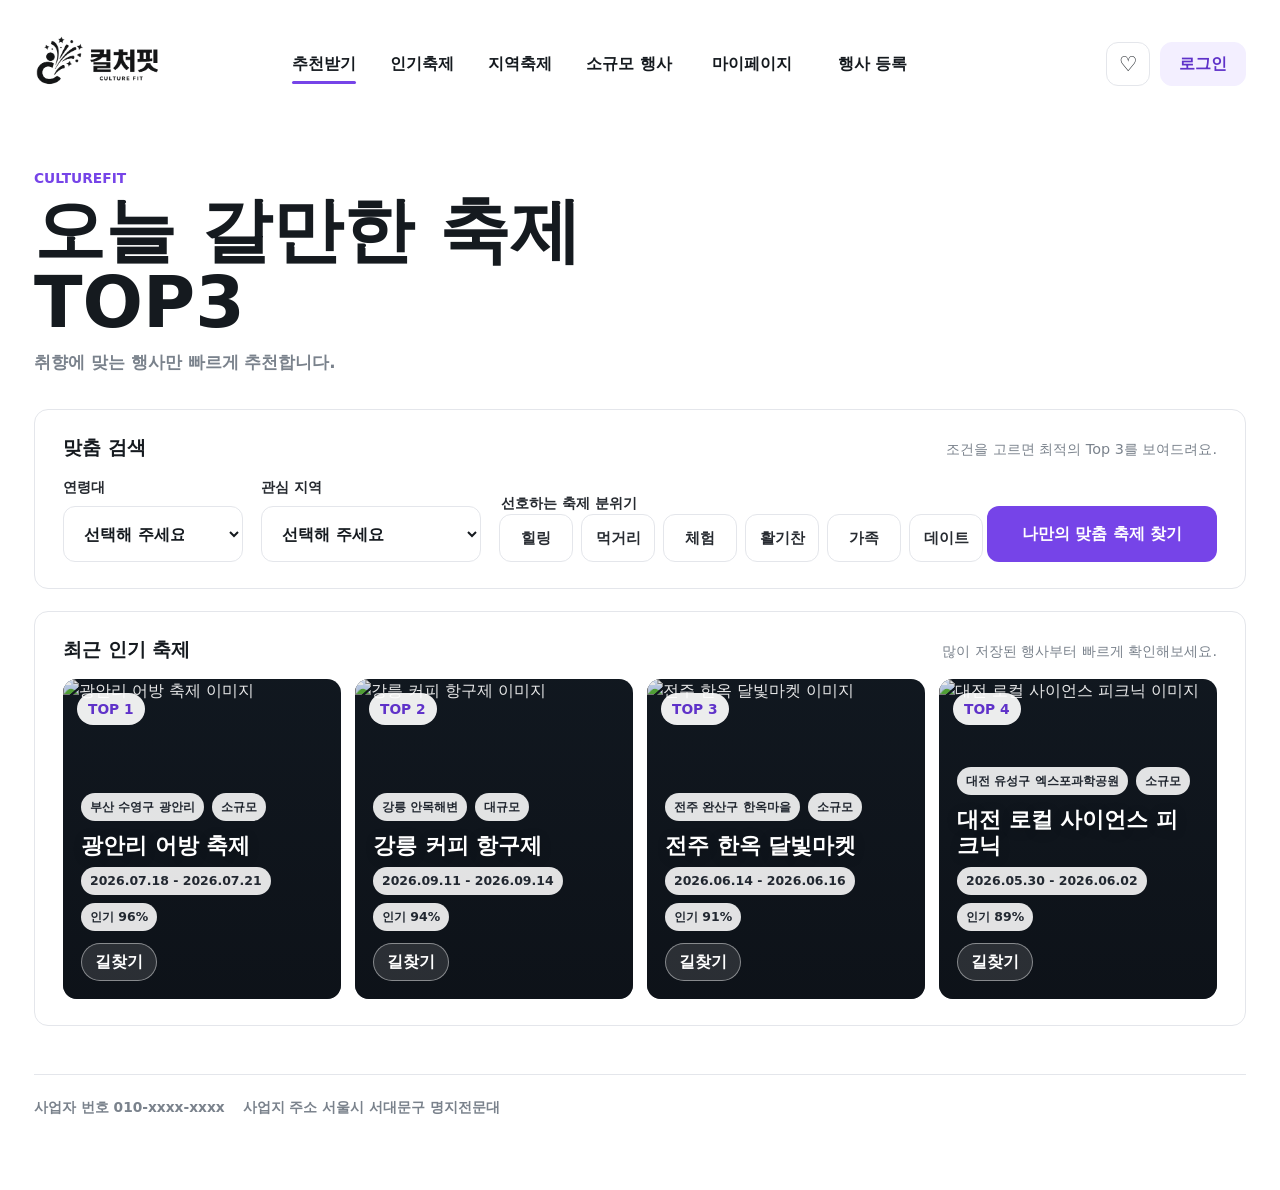
==== index.html @ 378d9bd8 "Add files via upload" ====
<!DOCTYPE html>
<html lang="ko">
<head>
  <meta charset="UTF-8">
  <meta name="viewport" content="width=device-width, initial-scale=1.0">
  <title>컬처핏 | 지역 축제 맞춤 추천</title>
  <link rel="stylesheet" href="style.css">
</head>
<body>
  <main class="app-shell">
    <header class="site-header" aria-label="컬처핏 서비스 헤더">
      <a class="brand-link" href="./index.html" aria-label="컬처핏 홈">
        <img class="brand-logo" src="resources/culturefit-logo.png" alt="컬처핏 로고">
      </a>
      <nav class="desktop-nav" aria-label="주요 메뉴">
        <a href="#surveyPanel">추천받기</a>
        <a href="#resultPanel">인기축제</a>
        <a href="#surveyPanel">지역축제</a>
        <a href="#surveyPanel">소규모 행사</a>
        <button class="nav-button" id="myPageNavButton" type="button">마이페이지</button>
        <button class="nav-button" id="eventRegisterNavButton" type="button">행사 등록</button>
      </nav>
      <div class="header-actions" aria-label="사용자 메뉴">
        <button class="icon-button" type="button" aria-label="관심 행사">♡</button>
        <button class="login-button" id="loginButton" type="button">로그인</button>
      </div>
    </header>

    <section class="intro-section" aria-labelledby="service-title">
      <p class="eyebrow">CultureFit</p>
      <h1 id="service-title">오늘 갈만한 축제 TOP3</h1>
      <p class="intro-copy">
        취향에 맞는 행사만 빠르게 추천합니다.
      </p>
    </section>

    <!-- 취향 조사: 추천을 시작하기 전 사용자 선호 조건을 수집하는 초기 폼입니다. -->
    <section class="survey-panel" id="surveyPanel" aria-labelledby="survey-title">
      <div class="section-heading">
        <h2 id="survey-title">맞춤 검색</h2>
        <p>조건을 고르면 최적의 Top 3를 보여드려요.</p>
      </div>

      <form id="preferenceForm" class="preference-form">
        <div class="form-field">
          <label for="ageGroup">연령대</label>
          <select id="ageGroup" name="ageGroup" required>
            <option value="">선택해 주세요</option>
            <option value="10대">10대</option>
            <option value="20대">20대</option>
            <option value="30대">30대</option>
            <option value="40대">40대</option>
            <option value="50대 이상">50대 이상</option>
          </select>
        </div>

        <div class="form-field">
          <label for="region">관심 지역</label>
          <select id="region" name="region" required>
            <option value="">선택해 주세요</option>
            <option value="경기">경기</option>
            <option value="서울">서울</option>
            <option value="부산">부산</option>
            <option value="대전">대전</option>
            <option value="전주">전주</option>
            <option value="제주">제주</option>
            <option value="강릉">강릉</option>
            <option value="전체">전체 지역</option>
          </select>
        </div>

        <fieldset class="form-field mood-field">
          <legend>선호하는 축제 분위기</legend>
          <div class="radio-grid">
            <label>
              <input type="radio" name="mood" value="힐링" required>
              <span>힐링</span>
            </label>
            <label>
              <input type="radio" name="mood" value="먹거리">
              <span>먹거리</span>
            </label>
            <label>
              <input type="radio" name="mood" value="체험">
              <span>체험</span>
            </label>
            <label>
              <input type="radio" name="mood" value="활기찬">
              <span>활기찬</span>
            </label>
            <label>
              <input type="radio" name="mood" value="가족과 함께">
              <span>가족</span>
            </label>
            <label>
              <input type="radio" name="mood" value="연인과 함께">
              <span>데이트</span>
            </label>
          </div>
        </fieldset>

        <button class="primary-button" type="submit">나만의 맞춤 축제 찾기</button>
      </form>
    </section>

    <!-- 최근 인기 축제: 추천 필터를 사용하기 전에도 탐색할 수 있도록 인기순 축제를 노출합니다. -->
    <section class="popular-panel" id="popularPanel" aria-labelledby="popular-title">
      <div class="section-heading">
        <h2 id="popular-title">최근 인기 축제</h2>
        <p>많이 저장된 행사부터 빠르게 확인해보세요.</p>
      </div>

      <div class="popular-list" id="popularList" aria-live="polite"></div>
    </section>

    <!-- 로그인: 백엔드 연결 없이 시연용 계정으로 인증 흐름을 확인합니다. -->
    <section class="auth-panel is-hidden" id="loginPanel" aria-labelledby="login-title">
      <div class="result-topbar">
        <div class="section-heading">
          <h2 id="login-title">로그인</h2>
          <p>일반 이용자 aaa / 111, 사업자 bbb / 222로 시연할 수 있어요.</p>
        </div>
        <button class="ghost-button auth-back-button" type="button">돌아가기</button>
      </div>

      <form class="auth-form" id="loginForm">
        <div class="form-field">
          <label for="loginId">아이디</label>
          <input id="loginId" name="loginId" type="text" placeholder="아이디" required>
        </div>
        <div class="form-field">
          <label for="loginPassword">비밀번호</label>
          <input id="loginPassword" name="loginPassword" type="password" placeholder="비밀번호" required>
        </div>
        <p class="form-message" id="loginMessage" aria-live="polite"></p>
        <button class="primary-button full-field" type="submit">로그인하기</button>
        <button class="ghost-button full-field" id="goSignupButton" type="button">회원가입</button>
      </form>
    </section>

    <!-- 회원가입: 일반 이용자와 사업자를 선택하고 공통 계정 정보를 입력합니다. -->
    <section class="auth-panel is-hidden" id="signupPanel" aria-labelledby="signup-title">
      <div class="result-topbar">
        <div class="section-heading">
          <h2 id="signup-title">회원가입</h2>
          <p>회원 유형을 선택하고 아이디와 비밀번호를 입력해 주세요.</p>
        </div>
        <button class="ghost-button auth-back-button" type="button">돌아가기</button>
      </div>

      <form class="auth-form" id="signupForm">
        <fieldset class="form-field full-field">
          <legend>회원 유형</legend>
          <div class="radio-grid account-type-grid">
            <label>
              <input type="radio" name="signupRole" value="user" checked>
              <span>일반 이용자</span>
            </label>
            <label>
              <input type="radio" name="signupRole" value="business">
              <span>사업자</span>
            </label>
          </div>
        </fieldset>
        <div class="form-field">
          <label for="signupId">아이디</label>
          <input id="signupId" name="signupId" type="text" placeholder="아이디" required>
        </div>
        <div class="form-field">
          <label for="signupPassword">비밀번호</label>
          <input id="signupPassword" name="signupPassword" type="password" placeholder="비밀번호" required>
        </div>
        <div class="form-field">
          <label for="signupPhone">전화번호 (선택)</label>
          <input id="signupPhone" name="signupPhone" type="tel" placeholder="010-0000-0000">
        </div>
        <div class="form-field">
          <label for="signupEmail">이메일 (선택)</label>
          <input id="signupEmail" name="signupEmail" type="email" placeholder="culturefit@example.com">
        </div>
        <p class="form-message" id="signupMessage" aria-live="polite"></p>
        <button class="primary-button full-field" type="submit">가입하기</button>
      </form>
    </section>

    <!-- 마이페이지: 로그인된 사용자 정보를 시연용으로 보여줍니다. -->
    <section class="mypage-panel is-hidden" id="myPagePanel" aria-labelledby="mypage-title">
      <div class="result-topbar">
        <div class="section-heading">
          <h2 id="mypage-title">마이페이지</h2>
          <p id="myPageSummary">로그인 정보를 확인할 수 있습니다.</p>
        </div>
        <button class="ghost-button auth-back-button" type="button">돌아가기</button>
      </div>

      <div class="mypage-card" id="myPageCard"></div>
    </section>

    <!-- 행사 등록: 행사 업체가 MVP 안에서 신규 행사를 같은 카드 구조로 등록할 수 있는 입력 창입니다. -->
    <section class="registration-panel is-hidden" id="registrationPanel" aria-labelledby="registration-title">
      <div class="result-topbar">
        <div class="section-heading">
          <h2 id="registration-title">행사 등록</h2>
          <p>입력한 행사는 같은 행사 배열에 추가되어 카드로 표시됩니다.</p>
        </div>
        <button class="ghost-button" id="registrationBackButton" type="button">돌아가기</button>
      </div>

      <form class="registration-form" id="registrationForm">
        <div class="form-field">
          <label for="businessName">업체명</label>
          <input id="businessName" name="businessName" type="text" placeholder="예: 컬처기획" required>
        </div>
        <div class="form-field">
          <label for="eventTitle">행사명</label>
          <input id="eventTitle" name="eventTitle" type="text" placeholder="예: 동네 공방 마켓" required>
        </div>
        <div class="form-field">
          <label for="eventLocation">행사 위치</label>
          <input id="eventLocation" name="eventLocation" type="text" placeholder="예: 서울 성수동" required>
        </div>
        <div class="form-field">
          <label for="eventDate">행사 일정</label>
          <input id="eventDate" name="eventDate" type="text" placeholder="예: 2026.07.01 - 2026.07.03" required>
        </div>
        <div class="form-field">
          <label for="eventScale">행사 규모</label>
          <select id="eventScale" name="eventScale" required>
            <option value="소규모">소규모</option>
            <option value="대규모">대규모</option>
          </select>
        </div>
        <div class="form-field">
          <label for="eventCategory">대표 분위기</label>
          <select id="eventCategory" name="eventCategory" required>
            <option value="힐링">힐링</option>
            <option value="먹거리">먹거리</option>
            <option value="체험">체험</option>
            <option value="활기찬">활기찬</option>
            <option value="가족과 함께">가족과 함께</option>
            <option value="연인과 함께">연인과 함께</option>
          </select>
        </div>
        <div class="form-field full-field">
          <label for="eventTransportation">교통편 정보</label>
          <textarea id="eventTransportation" name="eventTransportation" rows="3" placeholder="주차장 여부, 가까운 역, 셔틀 운영 여부를 입력해 주세요." required></textarea>
        </div>
        <div class="form-field full-field">
          <label for="eventFacilities">주변 상권 정보</label>
          <textarea id="eventFacilities" name="eventFacilities" rows="3" placeholder="먹거리, 플리마켓, 주변 상권 정보를 입력해 주세요." required></textarea>
        </div>
        <div class="form-field">
          <label for="eventImage">이미지 URL</label>
          <input id="eventImage" name="eventImage" type="url" placeholder="비워두면 기본 이미지 사용">
        </div>
        <div class="form-field">
          <label for="representativeName">대표자 이름</label>
          <input id="representativeName" name="representativeName" type="text" placeholder="예: 김컬처" required>
        </div>
        <div class="form-field">
          <label for="representativePhone">대표자 번호</label>
          <input id="representativePhone" name="representativePhone" type="tel" placeholder="예: 010-1234-5678" required>
        </div>
        <button class="primary-button full-field" type="submit">행사 등록하기</button>
      </form>
    </section>

    <!-- 등록된 행사: 업체가 등록한 신규 행사를 기존 행사 카드와 같은 구조로 보여줍니다. -->
    <section class="registered-panel is-hidden" id="registeredPanel" aria-labelledby="registered-title">
      <div class="section-heading">
        <h2 id="registered-title">등록된 행사</h2>
        <p>방금 등록한 행사는 추천 데이터에도 함께 반영됩니다.</p>
      </div>
      <div class="card-list" id="registeredList" aria-live="polite"></div>
    </section>

    <!-- 추천 결과: 폼 제출 후 JavaScript가 Top 3 카드만 동적으로 렌더링합니다. -->
    <section class="result-panel is-hidden" id="resultPanel" aria-labelledby="result-title">
      <div class="result-topbar">
        <div class="section-heading">
          <h2 id="result-title">추천 축제 Top 3</h2>
          <p id="resultSummary">정보 과부하 없이 딱 3개만 보여드릴게요.</p>
        </div>
        <button class="ghost-button" id="retryButton" type="button">다시 찾기</button>
      </div>

      <div class="card-list" id="festivalList" aria-live="polite"></div>
    </section>

    <footer class="site-footer">
      <p>사업자 번호 010-xxxx-xxxx</p>
      <p>사업지 주소 서울시 서대문구 명지전문대</p>
    </footer>
  </main>

  <!-- 상세 모달: 축제 카드를 누르면 배경을 어둡게 처리하고 상세 정보를 중앙에 보여줍니다. -->
  <div class="modal-overlay is-hidden" id="festivalModal" role="dialog" aria-modal="true" aria-labelledby="modalTitle">
    <article class="modal-card" id="modalContent"></article>
  </div>

  <script src="script.js"></script>
</body>
</html>
---- style.css ----
:root {
  --bg: #ffffff;
  --surface: #ffffff;
  --surface-soft: #f7f9fb;
  --text: #151a1f;
  --muted: #7a828c;
  --line: #e4e6eb;
  --primary: #7644e8;
  --primary-dark: #5f32c9;
  --accent: #f05a3c;
  --accent-soft: #fff0eb;
  --focus: #f0b429;
  --shadow: 0 16px 36px rgba(21, 26, 31, 0.07);
}

* {
  box-sizing: border-box;
}

body {
  margin: 0;
  background: var(--bg);
  color: var(--text);
  font-family: "Pretendard", "Apple SD Gothic Neo", "Noto Sans KR", system-ui, sans-serif;
  line-height: 1.5;
}

body.modal-open {
  overflow: hidden;
}

button,
select,
input,
textarea {
  font: inherit;
}

button {
  cursor: pointer;
}

.app-shell {
  width: min(100%, 1420px);
  margin: 0 auto;
  padding: 22px 24px 56px;
}

.site-header {
  display: grid;
  grid-template-columns: auto 1fr auto;
  align-items: center;
  gap: 28px;
  min-height: 82px;
  padding: 4px 0 18px;
}

.brand-link {
  display: inline-flex;
  align-items: center;
  min-width: 0;
  text-decoration: none;
}

.brand-logo {
  display: block;
  width: min(230px, 54vw);
  height: 64px;
  object-fit: contain;
  object-position: left center;
}

.desktop-nav {
  display: none;
  align-items: center;
  gap: 34px;
  min-width: 0;
}

.desktop-nav a,
.nav-button {
  position: relative;
  border: 0;
  background: transparent;
  color: var(--text);
  font-size: 1rem;
  font-weight: 800;
  text-decoration: none;
  white-space: nowrap;
}

.desktop-nav a:first-child::after {
  position: absolute;
  right: 0;
  bottom: -8px;
  left: 0;
  height: 3px;
  border-radius: 999px;
  background: var(--primary);
  content: "";
}

.header-actions {
  display: flex;
  align-items: center;
  justify-content: flex-end;
  gap: 10px;
}

.icon-button,
.login-button {
  min-height: 44px;
  border: 1px solid var(--line);
  border-radius: 12px;
  background: #fff;
  color: var(--text);
  font-weight: 800;
}

.icon-button {
  width: 44px;
  font-size: 1.3rem;
  line-height: 1;
}

.login-button {
  display: inline-flex;
  align-items: center;
  justify-content: center;
  padding: 0 18px;
  background: #f3efff;
  border-color: #f3efff;
  color: var(--primary-dark);
}

.intro-section {
  padding: 42px 0 28px;
}

.eyebrow {
  margin: 0 0 6px;
  color: var(--primary);
  font-size: 0.86rem;
  font-weight: 800;
  letter-spacing: 0;
  text-transform: uppercase;
}

h1,
h2,
h3,
p {
  margin-top: 0;
}

h1 {
  max-width: 680px;
  margin-bottom: 10px;
  font-size: clamp(2.1rem, 7vw, 4.45rem);
  line-height: 1.02;
  letter-spacing: 0;
}

.intro-copy {
  max-width: 620px;
  margin-bottom: 0;
  color: var(--muted);
  font-size: 1.05rem;
  font-weight: 700;
}

.survey-panel,
.popular-panel,
.auth-panel,
.mypage-panel,
.registration-panel,
.registered-panel,
.result-panel {
  background: var(--surface);
  border: 1px solid var(--line);
  border-radius: 14px;
  box-shadow: none;
  padding: 18px;
}

.popular-panel,
.registered-panel {
  margin-top: 22px;
}

.section-heading {
  margin-bottom: 14px;
}

.section-heading h2 {
  margin-bottom: 4px;
  font-size: 1.18rem;
  line-height: 1.2;
}

.section-heading p {
  margin-bottom: 0;
  color: var(--muted);
  font-size: 0.9rem;
}

.preference-form {
  display: grid;
  gap: 12px;
}

.registration-form {
  display: grid;
  gap: 14px;
}

.auth-form {
  display: grid;
  gap: 14px;
}

.form-message {
  grid-column: 1 / -1;
  min-height: 22px;
  margin: 0;
  color: var(--accent);
  font-size: 0.9rem;
  font-weight: 800;
}

.form-message.success {
  color: var(--primary-dark);
}

.account-type-grid {
  grid-template-columns: repeat(2, minmax(0, 1fr));
}

.mypage-card {
  display: grid;
  gap: 12px;
  padding: 18px;
  border: 1px solid var(--line);
  border-radius: 14px;
  background: #fff;
}

.mypage-row {
  display: flex;
  flex-wrap: wrap;
  justify-content: space-between;
  gap: 8px;
  color: var(--muted);
  font-weight: 800;
}

.mypage-row strong {
  color: var(--text);
}

.form-field {
  display: grid;
  gap: 8px;
  margin: 0;
  padding: 0;
  border: 0;
}

.form-field label,
.form-field legend {
  color: #272b31;
  font-size: 0.9rem;
  font-weight: 800;
}

select,
input,
textarea {
  width: 100%;
  border: 1px solid var(--line);
  border-radius: 12px;
  background: #fff;
  color: var(--text);
  font-weight: 800;
}

select,
input {
  min-height: 56px;
  padding: 0 42px 0 16px;
}

textarea {
  min-height: 110px;
  padding: 14px 16px;
  resize: vertical;
}

input::placeholder,
textarea::placeholder {
  color: #a7afb8;
}

select:focus,
input:focus,
textarea:focus,
button:focus-visible,
input:focus-visible + span {
  outline: 3px solid rgba(240, 180, 41, 0.45);
  outline-offset: 2px;
}

.radio-grid {
  display: grid;
  grid-template-columns: repeat(2, minmax(0, 1fr));
  gap: 10px;
}

.radio-grid label {
  display: block;
}

.radio-grid input {
  position: absolute;
  opacity: 0;
  pointer-events: none;
}

.radio-grid span {
  display: flex;
  align-items: center;
  justify-content: center;
  min-height: 48px;
  padding: 8px 10px;
  border: 1px solid var(--line);
  border-radius: 12px;
  background: #fff;
  color: #272b31;
  font-size: 0.92rem;
  font-weight: 800;
  text-align: center;
}

.radio-grid input:checked + span {
  border-color: var(--primary);
  background: #f5f1ff;
  color: var(--primary-dark);
}

.primary-button,
.ghost-button,
.action-button {
  min-height: 56px;
  border: 0;
  border-radius: 12px;
  font-weight: 900;
}

.primary-button {
  width: 100%;
  background: var(--primary);
  color: #fff;
}

.full-field {
  grid-column: 1 / -1;
}

.primary-button:hover {
  background: var(--primary-dark);
}

.ghost-button {
  padding: 0 14px;
  border: 1px solid var(--line);
  background: var(--surface);
  color: var(--primary-dark);
}

.is-hidden {
  display: none;
}

.result-topbar {
  display: grid;
  gap: 12px;
  margin-bottom: 16px;
}

.card-list {
  display: grid;
  gap: 16px;
}

.popular-list {
  display: grid;
  gap: 14px;
}

.popular-card {
  position: relative;
  overflow: hidden;
  min-height: 260px;
  border-radius: 14px;
  background: #111820;
  color: #fff;
  cursor: pointer;
}

.popular-card img {
  position: absolute;
  inset: 0;
  width: 100%;
  height: 100%;
  object-fit: cover;
}

.popular-card::after {
  position: absolute;
  inset: 0;
  background: linear-gradient(180deg, rgba(12, 16, 22, 0.08), rgba(12, 16, 22, 0.72));
  content: "";
}

.popular-content {
  position: relative;
  z-index: 1;
  display: flex;
  min-height: 260px;
  flex-direction: column;
  justify-content: flex-end;
  padding: 18px;
}

.rank-badge {
  position: absolute;
  top: 14px;
  left: 14px;
  z-index: 1;
  display: inline-flex;
  align-items: center;
  min-height: 32px;
  padding: 0 11px;
  border-radius: 999px;
  background: rgba(255, 255, 255, 0.92);
  color: var(--primary-dark);
  font-size: 0.86rem;
  font-weight: 900;
}

.popular-title {
  margin-bottom: 8px;
  font-size: 1.35rem;
  line-height: 1.2;
  text-shadow: 0 2px 12px rgba(0, 0, 0, 0.22);
}

.popular-meta {
  display: flex;
  flex-wrap: wrap;
  gap: 8px;
  margin-bottom: 12px;
}

.popular-chip {
  display: inline-flex;
  align-items: center;
  min-height: 28px;
  padding: 4px 9px;
  border-radius: 999px;
  background: rgba(255, 255, 255, 0.88);
  color: #222831;
  font-size: 0.78rem;
  font-weight: 900;
}

.popular-link {
  align-self: flex-start;
  min-height: 38px;
  padding: 0 13px;
  border: 1px solid rgba(255, 255, 255, 0.44);
  border-radius: 999px;
  background: rgba(255, 255, 255, 0.12);
  color: #fff;
  font-weight: 900;
}

.festival-card {
  overflow: hidden;
  border: 1px solid var(--line);
  border-radius: 14px;
  background: var(--surface);
  box-shadow: 0 12px 32px rgba(21, 26, 31, 0.06);
  cursor: pointer;
}

.festival-image-wrap {
  position: relative;
  aspect-ratio: 16 / 10;
  background: var(--surface-soft);
}

.festival-image {
  width: 100%;
  height: 100%;
  display: block;
  object-fit: cover;
}

.scale-badge {
  position: absolute;
  left: 12px;
  top: 12px;
  padding: 7px 10px;
  border-radius: 999px;
  background: var(--accent);
  color: #fff;
  font-size: 0.8rem;
  font-weight: 900;
  box-shadow: 0 8px 20px rgba(0, 0, 0, 0.16);
}

.festival-content {
  padding: 16px;
}

.festival-meta {
  display: flex;
  flex-wrap: wrap;
  gap: 8px;
  margin-bottom: 10px;
}

.pill {
  display: inline-flex;
  align-items: center;
  min-height: 28px;
  padding: 4px 9px;
  border-radius: 999px;
  background: #f6f8fa;
  color: #415045;
  font-size: 0.78rem;
  font-weight: 800;
}

.festival-title {
  margin-bottom: 8px;
  font-size: 1.18rem;
  line-height: 1.25;
}

.festival-date {
  margin-bottom: 14px;
  color: var(--muted);
  font-size: 0.94rem;
  font-weight: 700;
}

.info-stack {
  display: grid;
  gap: 8px;
  margin-bottom: 14px;
}

.info-toggle {
  border: 1px solid var(--line);
  border-radius: 8px;
  background: #fff;
}

.info-toggle summary {
  display: flex;
  align-items: center;
  justify-content: space-between;
  min-height: 44px;
  padding: 0 12px;
  color: #26362b;
  font-weight: 900;
  list-style: none;
  cursor: pointer;
}

.info-toggle summary::-webkit-details-marker {
  display: none;
}

.info-toggle summary::after {
  content: "+";
  color: var(--primary);
  font-size: 1.25rem;
  line-height: 1;
}

.info-toggle[open] summary::after {
  content: "-";
}

.info-toggle p {
  margin: 0;
  padding: 0 12px 12px;
  color: var(--muted);
  font-size: 0.92rem;
}

.card-actions {
  display: grid;
  grid-template-columns: repeat(2, minmax(0, 1fr));
  gap: 10px;
}

.action-button {
  border: 1px solid var(--line);
  background: #fff;
  color: #26362b;
}

.action-button.map {
  border-color: rgba(22, 114, 90, 0.28);
  background: var(--primary);
  color: #fff;
}

.action-button.is-saved {
  border-color: rgba(240, 90, 60, 0.24);
  background: var(--accent-soft);
  color: #b63d27;
}

.modal-overlay {
  position: fixed;
  inset: 0;
  z-index: 100;
  display: grid;
  place-items: center;
  padding: 18px;
  background: rgba(12, 16, 22, 0.62);
}

.modal-overlay.is-hidden {
  display: none;
}

.modal-card {
  width: min(100%, 820px);
  max-height: min(88vh, 860px);
  overflow: auto;
  border-radius: 18px;
  background: #fff;
  box-shadow: 0 28px 80px rgba(0, 0, 0, 0.28);
}

.modal-image-wrap {
  position: relative;
  aspect-ratio: 16 / 8;
  min-height: 220px;
  background: var(--surface-soft);
}

.modal-image-wrap img {
  display: block;
  width: 100%;
  height: 100%;
  object-fit: cover;
}

.modal-close {
  position: absolute;
  top: 14px;
  right: 14px;
  width: 42px;
  min-height: 42px;
  border: 0;
  border-radius: 999px;
  background: rgba(255, 255, 255, 0.94);
  color: var(--text);
  font-size: 1.4rem;
  font-weight: 900;
  line-height: 1;
}

.modal-body {
  padding: 24px;
}

.modal-kicker {
  display: flex;
  flex-wrap: wrap;
  gap: 8px;
  margin-bottom: 12px;
}

.modal-title {
  margin-bottom: 10px;
  font-size: clamp(1.7rem, 5vw, 2.5rem);
  line-height: 1.15;
}

.modal-date {
  margin-bottom: 22px;
  color: var(--muted);
  font-size: 1rem;
  font-weight: 800;
}

.modal-detail-grid {
  display: grid;
  gap: 12px;
}

.modal-detail {
  padding: 16px;
  border: 1px solid var(--line);
  border-radius: 14px;
  background: #fff;
}

.modal-detail strong {
  display: block;
  margin-bottom: 6px;
  color: var(--text);
  font-size: 0.92rem;
}

.modal-detail p {
  margin: 0;
  color: var(--muted);
  font-size: 0.95rem;
}

.modal-actions {
  display: grid;
  grid-template-columns: repeat(2, minmax(0, 1fr));
  gap: 10px;
  margin-top: 18px;
}

.site-footer {
  display: flex;
  flex-wrap: wrap;
  gap: 8px 18px;
  margin-top: 48px;
  padding-top: 22px;
  border-top: 1px solid var(--line);
  color: var(--muted);
  font-size: 0.86rem;
  font-weight: 700;
}

.site-footer p {
  margin: 0;
}

@media (min-width: 720px) {
  .app-shell {
    padding: 28px 34px 72px;
  }

  .intro-section {
    padding-top: 48px;
    padding-bottom: 34px;
  }

  .survey-panel,
  .popular-panel,
  .auth-panel,
  .mypage-panel,
  .registration-panel,
  .registered-panel,
  .result-panel {
    padding: 24px;
  }

  .preference-form,
  .auth-form,
  .registration-form {
    grid-template-columns: repeat(2, minmax(0, 1fr));
    align-items: end;
  }

  .mood-field {
    grid-column: 1 / -1;
  }

  .radio-grid {
    grid-template-columns: repeat(3, minmax(0, 1fr));
  }

  .primary-button {
    grid-column: 1 / -1;
  }

  .result-topbar {
    grid-template-columns: 1fr auto;
    align-items: start;
  }

  .card-list {
    grid-template-columns: repeat(3, minmax(0, 1fr));
  }

  .popular-list {
    grid-template-columns: repeat(2, minmax(0, 1fr));
  }

  .festival-card {
    display: flex;
    min-width: 0;
    flex-direction: column;
  }

  .festival-content {
    display: flex;
    flex: 1;
    flex-direction: column;
  }

  .info-stack {
    margin-top: auto;
  }

  .modal-detail-grid {
    grid-template-columns: repeat(2, minmax(0, 1fr));
  }
}

@media (min-width: 960px) {
  .desktop-nav {
    display: flex;
  }

  .intro-section {
    padding-top: 54px;
  }

  .survey-panel {
    padding: 26px 28px;
  }

  .popular-panel,
  .auth-panel,
  .mypage-panel,
  .registration-panel,
  .registered-panel {
    padding: 26px 28px;
  }

  .preference-form {
    grid-template-columns: 180px 220px minmax(360px, 1fr) 230px;
    gap: 18px;
  }

  .mood-field,
  .primary-button {
    grid-column: auto;
  }

  .radio-grid {
    grid-template-columns: repeat(6, minmax(74px, 1fr));
    gap: 8px;
  }

  .section-heading {
    display: flex;
    align-items: baseline;
    justify-content: space-between;
    gap: 20px;
  }

  .section-heading p {
    text-align: right;
  }

  .popular-list {
    grid-template-columns: repeat(4, minmax(0, 1fr));
  }

  .popular-card {
    min-height: 320px;
  }

  .popular-content {
    min-height: 320px;
  }
}

@media (max-width: 520px) {
  .app-shell {
    padding-right: 18px;
    padding-left: 18px;
  }

  .site-header {
    grid-template-columns: 1fr auto;
    gap: 12px;
  }

  .brand-logo {
    width: min(210px, 62vw);
    height: 58px;
  }

  .intro-section {
    padding-top: 30px;
  }
}
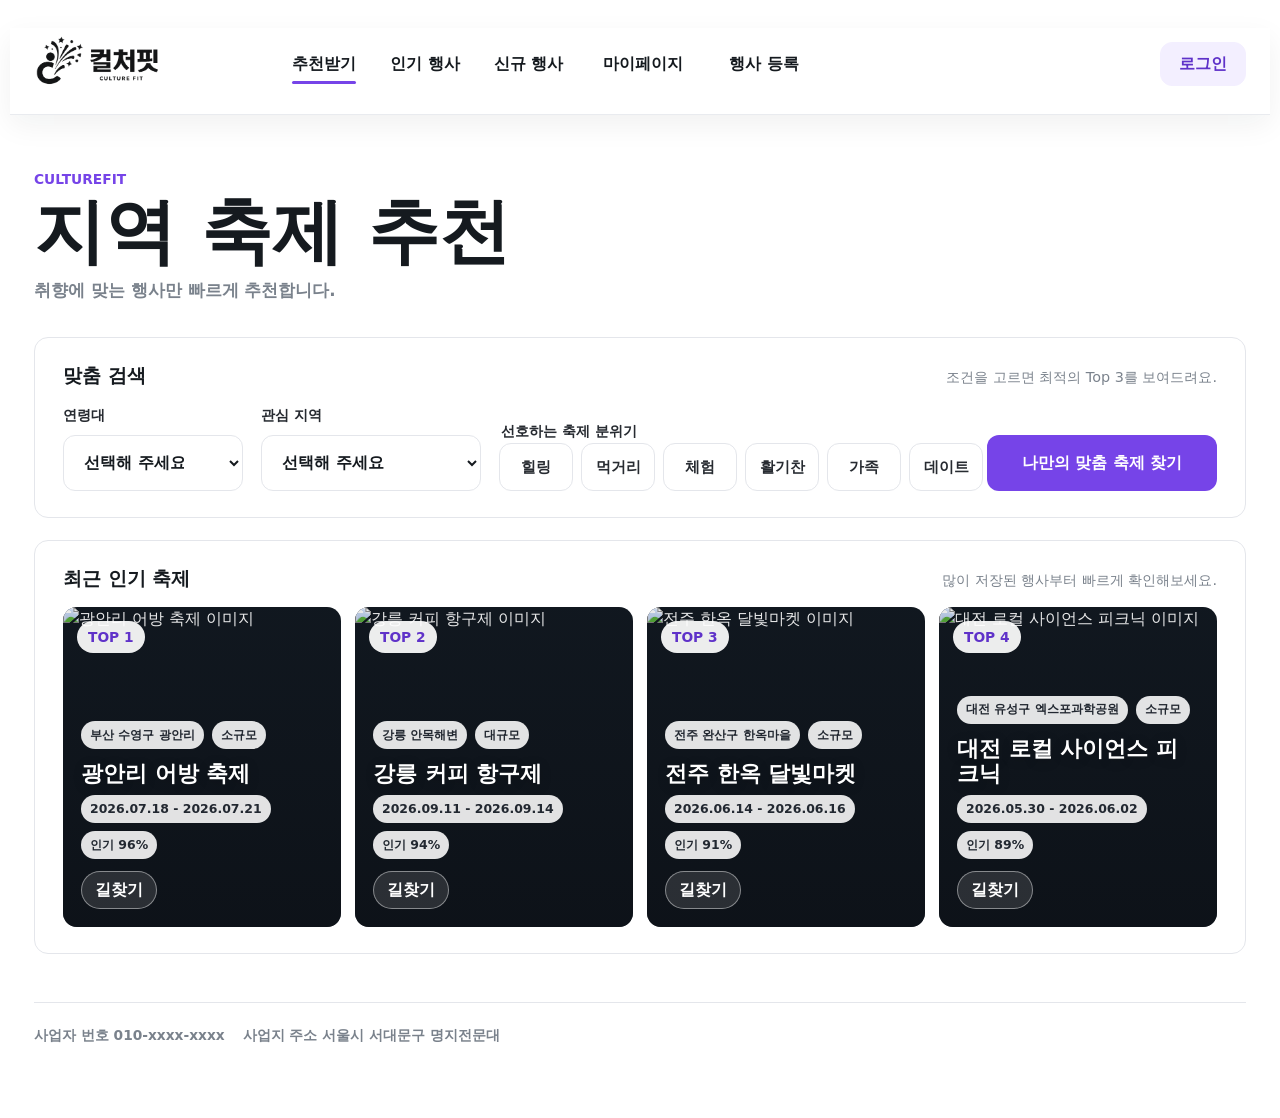
==== commit 672f7c55: "Add files via upload" ====
--- a/index.html
+++ b/index.html
@@ -14,21 +14,24 @@
       </a>
       <nav class="desktop-nav" aria-label="주요 메뉴">
         <a href="#surveyPanel">추천받기</a>
-        <a href="#resultPanel">인기축제</a>
-        <a href="#surveyPanel">지역축제</a>
-        <a href="#surveyPanel">소규모 행사</a>
+        <a href="#resultPanel">인기 행사</a>
+        <a href="#surveyPanel">신규 행사</a>
         <button class="nav-button" id="myPageNavButton" type="button">마이페이지</button>
         <button class="nav-button" id="eventRegisterNavButton" type="button">행사 등록</button>
       </nav>
       <div class="header-actions" aria-label="사용자 메뉴">
-        <button class="icon-button" type="button" aria-label="관심 행사">♡</button>
-        <button class="login-button" id="loginButton" type="button">로그인</button>
+        <div class="account-menu">
+          <button class="login-button" id="loginButton" type="button" aria-expanded="false">로그인</button>
+          <div class="account-dropdown is-hidden" id="accountDropdown">
+            <button id="logoutButton" type="button">로그아웃</button>
+          </div>
+        </div>
       </div>
     </header>
 
     <section class="intro-section" aria-labelledby="service-title">
       <p class="eyebrow">CultureFit</p>
-      <h1 id="service-title">오늘 갈만한 축제 TOP3</h1>
+      <h1 id="service-title">지역 축제 추천</h1>
       <p class="intro-copy">
         취향에 맞는 행사만 빠르게 추천합니다.
       </p>
@@ -115,72 +118,81 @@
 
     <!-- 로그인: 백엔드 연결 없이 시연용 계정으로 인증 흐름을 확인합니다. -->
     <section class="auth-panel is-hidden" id="loginPanel" aria-labelledby="login-title">
-      <div class="result-topbar">
-        <div class="section-heading">
+      <div class="auth-card">
+        <button class="auth-close auth-back-button" type="button" aria-label="로그인 닫기">×</button>
+        <img class="auth-logo" src="resources/culturefit-logo.png" alt="컬처핏 로고">
+        <div class="auth-heading">
           <h2 id="login-title">로그인</h2>
-          <p>일반 이용자 aaa / 111, 사업자 bbb / 222로 시연할 수 있어요.</p>
-        </div>
-        <button class="ghost-button auth-back-button" type="button">돌아가기</button>
-      </div>
-
-      <form class="auth-form" id="loginForm">
-        <div class="form-field">
-          <label for="loginId">아이디</label>
-          <input id="loginId" name="loginId" type="text" placeholder="아이디" required>
-        </div>
-        <div class="form-field">
-          <label for="loginPassword">비밀번호</label>
-          <input id="loginPassword" name="loginPassword" type="password" placeholder="비밀번호" required>
-        </div>
-        <p class="form-message" id="loginMessage" aria-live="polite"></p>
-        <button class="primary-button full-field" type="submit">로그인하기</button>
-        <button class="ghost-button full-field" id="goSignupButton" type="button">회원가입</button>
-      </form>
+          <p>시연 계정: aaa / 111, bbb / 222</p>
+        </div>
+
+        <form class="auth-form" id="loginForm">
+          <div class="auth-field">
+            <label for="loginId">아이디</label>
+            <input id="loginId" name="loginId" type="text" placeholder="아이디 입력" required>
+          </div>
+          <div class="auth-field">
+            <label for="loginPassword">비밀번호</label>
+            <input id="loginPassword" name="loginPassword" type="password" placeholder="비밀번호 입력" required>
+          </div>
+          <p class="form-message" id="loginMessage" aria-live="polite"></p>
+          <button class="primary-button auth-submit" type="submit">로그인</button>
+          <div class="auth-links">
+            <button id="goSignupButton" type="button">회원가입</button>
+            <span aria-hidden="true">|</span>
+            <button type="button">아이디 찾기</button>
+          </div>
+        </form>
+      </div>
     </section>
 
     <!-- 회원가입: 일반 이용자와 사업자를 선택하고 공통 계정 정보를 입력합니다. -->
     <section class="auth-panel is-hidden" id="signupPanel" aria-labelledby="signup-title">
-      <div class="result-topbar">
-        <div class="section-heading">
+      <div class="auth-card signup-card">
+        <button class="auth-close auth-back-button" type="button" aria-label="회원가입 닫기">×</button>
+        <img class="auth-logo" src="resources/culturefit-logo.png" alt="컬처핏 로고">
+        <div class="auth-heading">
           <h2 id="signup-title">회원가입</h2>
-          <p>회원 유형을 선택하고 아이디와 비밀번호를 입력해 주세요.</p>
-        </div>
-        <button class="ghost-button auth-back-button" type="button">돌아가기</button>
-      </div>
-
-      <form class="auth-form" id="signupForm">
-        <fieldset class="form-field full-field">
-          <legend>회원 유형</legend>
-          <div class="radio-grid account-type-grid">
-            <label>
-              <input type="radio" name="signupRole" value="user" checked>
-              <span>일반 이용자</span>
-            </label>
-            <label>
-              <input type="radio" name="signupRole" value="business">
-              <span>사업자</span>
-            </label>
-          </div>
-        </fieldset>
-        <div class="form-field">
-          <label for="signupId">아이디</label>
-          <input id="signupId" name="signupId" type="text" placeholder="아이디" required>
-        </div>
-        <div class="form-field">
-          <label for="signupPassword">비밀번호</label>
-          <input id="signupPassword" name="signupPassword" type="password" placeholder="비밀번호" required>
-        </div>
-        <div class="form-field">
-          <label for="signupPhone">전화번호 (선택)</label>
-          <input id="signupPhone" name="signupPhone" type="tel" placeholder="010-0000-0000">
-        </div>
-        <div class="form-field">
-          <label for="signupEmail">이메일 (선택)</label>
-          <input id="signupEmail" name="signupEmail" type="email" placeholder="culturefit@example.com">
-        </div>
-        <p class="form-message" id="signupMessage" aria-live="polite"></p>
-        <button class="primary-button full-field" type="submit">가입하기</button>
-      </form>
+          <p>회원 유형을 선택하고 계정을 만들어 주세요.</p>
+        </div>
+
+        <form class="auth-form" id="signupForm">
+          <fieldset class="auth-field full-field">
+            <legend>회원 유형</legend>
+            <div class="radio-grid account-type-grid">
+              <label>
+                <input type="radio" name="signupRole" value="user" checked>
+                <span>일반 이용자</span>
+              </label>
+              <label>
+                <input type="radio" name="signupRole" value="business">
+                <span>사업자</span>
+              </label>
+            </div>
+          </fieldset>
+          <div class="auth-field">
+            <label for="signupId">아이디</label>
+            <input id="signupId" name="signupId" type="text" placeholder="아이디 입력" required>
+          </div>
+          <div class="auth-field">
+            <label for="signupPassword">비밀번호</label>
+            <input id="signupPassword" name="signupPassword" type="password" placeholder="비밀번호 입력" required>
+          </div>
+          <div class="auth-field">
+            <label for="signupPhone">전화번호 (선택)</label>
+            <input id="signupPhone" name="signupPhone" type="tel" placeholder="010-0000-0000">
+          </div>
+          <div class="auth-field">
+            <label for="signupEmail">이메일 (선택)</label>
+            <input id="signupEmail" name="signupEmail" type="email" placeholder="culturefit@example.com">
+          </div>
+          <p class="form-message" id="signupMessage" aria-live="polite"></p>
+          <button class="primary-button auth-submit" type="submit">새 계정으로 계속</button>
+          <div class="auth-links">
+            <button id="backToLoginButton" type="button">로그인으로 돌아가기</button>
+          </div>
+        </form>
+      </div>
     </section>
 
     <!-- 마이페이지: 로그인된 사용자 정보를 시연용으로 보여줍니다. -->
@@ -194,6 +206,14 @@
       </div>
 
       <div class="mypage-card" id="myPageCard"></div>
+
+      <div class="saved-events-panel">
+        <div class="section-heading">
+          <h3>관심 행사</h3>
+          <p>관심 저장한 축제를 한곳에서 확인할 수 있습니다.</p>
+        </div>
+        <div class="card-list saved-events-list" id="savedEventsList" aria-live="polite"></div>
+      </div>
     </section>
 
     <!-- 행사 등록: 행사 업체가 MVP 안에서 신규 행사를 같은 카드 구조로 등록할 수 있는 입력 창입니다. -->
--- a/style.css
+++ b/style.css
@@ -47,12 +47,20 @@
 }
 
 .site-header {
+  position: sticky;
+  top: 0;
+  z-index: 30;
   display: grid;
   grid-template-columns: auto 1fr auto;
   align-items: center;
   gap: 28px;
   min-height: 82px;
-  padding: 4px 0 18px;
+  margin: 0 -24px;
+  padding: 4px 24px 18px;
+  border-bottom: 1px solid rgba(228, 230, 235, 0.8);
+  background: rgba(255, 255, 255, 0.96);
+  box-shadow: 0 10px 28px rgba(21, 26, 31, 0.06);
+  backdrop-filter: blur(12px);
 }
 
 .brand-link {
@@ -107,7 +115,10 @@
   gap: 10px;
 }
 
-.icon-button,
+.account-menu {
+  position: relative;
+}
+
 .login-button {
   min-height: 44px;
   border: 1px solid var(--line);
@@ -115,12 +126,6 @@
   background: #fff;
   color: var(--text);
   font-weight: 800;
-}
-
-.icon-button {
-  width: 44px;
-  font-size: 1.3rem;
-  line-height: 1;
 }
 
 .login-button {
@@ -131,6 +136,51 @@
   background: #f3efff;
   border-color: #f3efff;
   color: var(--primary-dark);
+}
+
+.login-button.is-account {
+  gap: 8px;
+  padding: 0 12px;
+  background: #fff;
+  border-color: var(--line);
+  color: var(--text);
+}
+
+.user-avatar {
+  width: 28px;
+  height: 28px;
+  border-radius: 999px;
+  object-fit: cover;
+}
+
+.account-name {
+  max-width: 96px;
+  overflow: hidden;
+  text-overflow: ellipsis;
+  white-space: nowrap;
+}
+
+.account-dropdown {
+  position: absolute;
+  top: calc(100% + 8px);
+  right: 0;
+  z-index: 20;
+  width: 132px;
+  padding: 8px;
+  border: 1px solid var(--line);
+  border-radius: 12px;
+  background: #fff;
+  box-shadow: 0 16px 36px rgba(21, 26, 31, 0.12);
+}
+
+.account-dropdown button {
+  width: 100%;
+  min-height: 40px;
+  border: 0;
+  border-radius: 9px;
+  background: #f7f9fb;
+  color: var(--text);
+  font-weight: 900;
 }
 
 .intro-section {
@@ -216,7 +266,116 @@
 
 .auth-form {
   display: grid;
-  gap: 14px;
+  gap: 12px;
+}
+
+.auth-panel {
+  display: grid;
+  min-height: 620px;
+  place-items: center;
+  border: 0;
+  padding: 48px 18px;
+}
+
+.auth-card {
+  position: relative;
+  width: min(100%, 540px);
+  padding: 36px 30px 28px;
+  border: 1px solid var(--line);
+  border-radius: 14px;
+  background: #fff;
+  box-shadow: 0 24px 70px rgba(21, 26, 31, 0.14);
+}
+
+.signup-card {
+  width: min(100%, 560px);
+}
+
+.auth-close {
+  position: absolute;
+  top: 18px;
+  right: 18px;
+  width: 38px;
+  min-height: 38px;
+  border: 0;
+  border-radius: 999px;
+  background: #fff;
+  color: #4d5660;
+  font-size: 1.8rem;
+  line-height: 1;
+}
+
+.auth-logo {
+  display: block;
+  width: min(210px, 58vw);
+  height: 70px;
+  margin: 0 auto 14px;
+  object-fit: contain;
+}
+
+.auth-heading {
+  margin-bottom: 24px;
+  text-align: center;
+}
+
+.auth-heading h2 {
+  margin-bottom: 8px;
+  font-size: 1.8rem;
+  line-height: 1.2;
+}
+
+.auth-heading p {
+  margin: 0;
+  color: var(--muted);
+  font-size: 0.98rem;
+  font-weight: 800;
+}
+
+.auth-field {
+  display: grid;
+  gap: 8px;
+  margin: 0;
+  padding: 0;
+  border: 0;
+}
+
+.auth-field label,
+.auth-field legend {
+  position: absolute;
+  width: 1px;
+  height: 1px;
+  overflow: hidden;
+  clip: rect(0, 0, 0, 0);
+}
+
+.auth-field input {
+  min-height: 64px;
+  border-radius: 12px;
+  font-size: 1.02rem;
+}
+
+.auth-submit {
+  min-height: 64px;
+  margin-top: 8px;
+  font-size: 1.08rem;
+}
+
+.auth-links {
+  display: flex;
+  align-items: center;
+  justify-content: center;
+  gap: 10px;
+  margin-top: 8px;
+  color: var(--muted);
+  font-weight: 800;
+}
+
+.auth-links button {
+  border: 0;
+  background: transparent;
+  color: #4f5964;
+  font-weight: 800;
+}
 }
 
 .form-message {
@@ -243,6 +402,26 @@
   border: 1px solid var(--line);
   border-radius: 14px;
   background: #fff;
+}
+
+.saved-events-panel {
+  margin-top: 22px;
+}
+
+.saved-events-list {
+  margin-top: 12px;
+}
+
+.empty-state {
+  grid-column: 1 / -1;
+  margin: 0;
+  padding: 22px;
+  border: 1px dashed var(--line);
+  border-radius: 14px;
+  background: #fff;
+  color: var(--muted);
+  font-weight: 800;
+  text-align: center;
 }
 
 .mypage-row {
@@ -771,7 +950,6 @@
   }
 
   .preference-form,
-  .auth-form,
   .registration-form {
     grid-template-columns: repeat(2, minmax(0, 1fr));
     align-items: end;
@@ -820,6 +998,44 @@
 
   .modal-detail-grid {
     grid-template-columns: repeat(2, minmax(0, 1fr));
+  }
+}
+
+@media (max-width: 959px) and (min-width: 521px) {
+  .site-header {
+    grid-template-columns: auto 1fr;
+    gap: 16px;
+  }
+
+  .desktop-nav {
+    grid-column: 1 / -1;
+    display: flex;
+    gap: 10px;
+    overflow-x: auto;
+    padding-bottom: 4px;
+    scrollbar-width: none;
+  }
+
+  .desktop-nav::-webkit-scrollbar {
+    display: none;
+  }
+
+  .desktop-nav a,
+  .nav-button {
+    flex: 0 0 auto;
+    padding: 8px 12px;
+    border: 1px solid var(--line);
+    border-radius: 999px;
+    background: #fff;
+    font-size: 0.9rem;
+  }
+
+  .desktop-nav a:first-child::after {
+    display: none;
+  }
+
+  .header-actions {
+    justify-self: end;
   }
 }
 
@@ -885,21 +1101,246 @@
 
 @media (max-width: 520px) {
   .app-shell {
-    padding-right: 18px;
-    padding-left: 18px;
+    padding: 0 16px 42px;
   }
 
   .site-header {
-    grid-template-columns: 1fr auto;
-    gap: 12px;
+    grid-template-columns: 1fr;
+    gap: 10px;
+    margin: 0 -16px;
+    padding: 10px 16px 12px;
   }
 
   .brand-logo {
-    width: min(210px, 62vw);
+    width: min(190px, 70vw);
+    height: 52px;
+  }
+
+  .desktop-nav {
+    display: flex;
+    gap: 8px;
+    overflow-x: auto;
+    padding: 4px 0 2px;
+    scrollbar-width: none;
+  }
+
+  .desktop-nav::-webkit-scrollbar {
+    display: none;
+  }
+
+  .desktop-nav a,
+  .nav-button {
+    flex: 0 0 auto;
+    padding: 8px 10px;
+    border: 1px solid var(--line);
+    border-radius: 999px;
+    background: #fff;
+    font-size: 0.84rem;
+  }
+
+  .desktop-nav a:first-child::after {
+    display: none;
+  }
+
+  .header-actions {
+    position: absolute;
+    top: 14px;
+    right: 16px;
+  }
+
+  .login-button {
+    min-height: 38px;
+    padding: 0 12px;
+    border-radius: 999px;
+    font-size: 0.86rem;
+  }
+
+  .login-button.is-account {
+    padding: 0 8px;
+  }
+
+  .user-avatar {
+    width: 24px;
+    height: 24px;
+  }
+
+  .account-name {
+    max-width: 58px;
+  }
+
+  .account-dropdown {
+    top: calc(100% + 7px);
+    width: 118px;
+  }
+
+  .intro-section {
+    padding-top: 28px;
+    padding-bottom: 22px;
+  }
+
+  h1 {
+    max-width: 300px;
+    font-size: 2.35rem;
+  }
+
+  .intro-copy {
+    font-size: 0.95rem;
+  }
+
+  .survey-panel,
+  .popular-panel,
+  .auth-panel,
+  .mypage-panel,
+  .registration-panel,
+  .registered-panel,
+  .result-panel {
+    padding: 16px;
+    border-radius: 12px;
+  }
+
+  .section-heading {
+    display: block;
+  }
+
+  .section-heading h2 {
+    font-size: 1.08rem;
+  }
+
+  .section-heading p {
+    text-align: left;
+    font-size: 0.84rem;
+  }
+
+  .radio-grid,
+  .account-type-grid {
+    grid-template-columns: repeat(2, minmax(0, 1fr));
+  }
+
+  .radio-grid span {
+    min-height: 44px;
+    font-size: 0.86rem;
+  }
+
+  select,
+  input {
+    min-height: 50px;
+    padding-right: 14px;
+    font-size: 0.92rem;
+  }
+
+  .primary-button,
+  .ghost-button,
+  .action-button {
+    min-height: 50px;
+  }
+
+  .popular-card,
+  .popular-content {
+    min-height: 240px;
+  }
+
+  .popular-title {
+    font-size: 1.16rem;
+  }
+
+  .festival-content {
+    padding: 14px;
+  }
+
+  .festival-title {
+    font-size: 1.08rem;
+  }
+
+  .festival-meta {
+    gap: 6px;
+  }
+
+  .pill,
+  .popular-chip {
+    font-size: 0.72rem;
+  }
+
+  .info-toggle summary {
+    min-height: 42px;
+    font-size: 0.9rem;
+  }
+
+  .card-actions,
+  .modal-actions {
+    grid-template-columns: 1fr;
+  }
+
+  .auth-panel {
+    min-height: calc(100vh - 116px);
+    padding: 24px 0;
+  }
+
+  .auth-card,
+  .signup-card {
+    width: 100%;
+    padding: 30px 18px 22px;
+    border-radius: 14px;
+    box-shadow: 0 18px 45px rgba(21, 26, 31, 0.12);
+  }
+
+  .auth-logo {
+    width: min(180px, 58vw);
     height: 58px;
   }
 
-  .intro-section {
-    padding-top: 30px;
-  }
-}
+  .auth-heading h2 {
+    font-size: 1.45rem;
+  }
+
+  .auth-heading p {
+    font-size: 0.88rem;
+  }
+
+  .auth-field input {
+    min-height: 54px;
+    font-size: 0.94rem;
+  }
+
+  .auth-submit {
+    min-height: 54px;
+  }
+
+  .modal-overlay {
+    align-items: end;
+    padding: 12px;
+  }
+
+  .modal-card {
+    max-height: 88vh;
+    border-radius: 18px 18px 12px 12px;
+  }
+
+  .modal-image-wrap {
+    min-height: 190px;
+    aspect-ratio: 16 / 10;
+  }
+
+  .modal-body {
+    padding: 18px;
+  }
+
+  .modal-title {
+    font-size: 1.5rem;
+  }
+
+  .modal-detail {
+    padding: 14px;
+  }
+
+  .mypage-row {
+    display: grid;
+    gap: 4px;
+  }
+
+  .site-footer {
+    display: grid;
+    gap: 6px;
+    margin-top: 36px;
+    font-size: 0.78rem;
+  }
+}
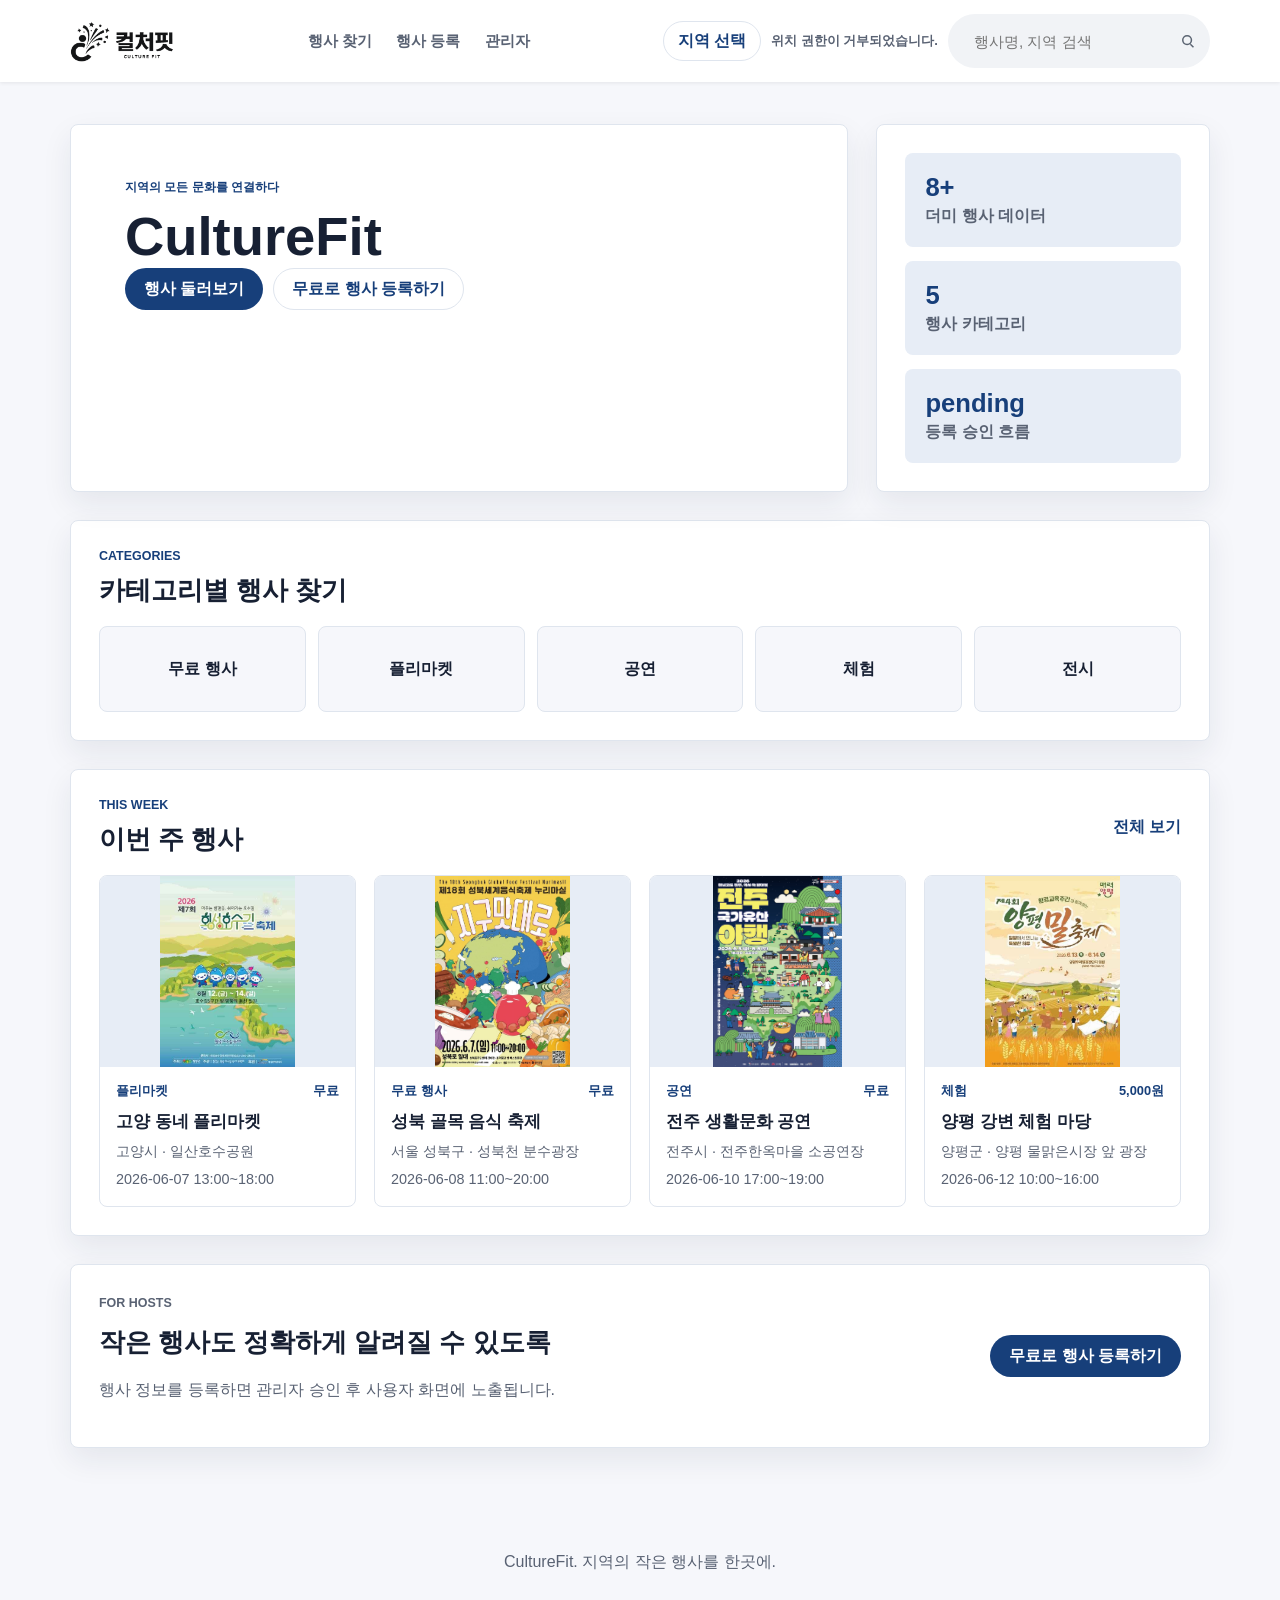
==== commit 24d4e2ed: "Build CultureFit static platform skeleton" ====
--- a/index.html
+++ b/index.html
@@ -1,323 +1,107 @@
 <!DOCTYPE html>
 <html lang="ko">
 <head>
-  <meta charset="UTF-8">
-  <meta name="viewport" content="width=device-width, initial-scale=1.0">
-  <title>컬처핏 | 지역 축제 맞춤 추천</title>
-  <link rel="stylesheet" href="style.css">
+    <meta charset="UTF-8">
+    <meta name="viewport" content="width=device-width, initial-scale=1.0">
+    <title>CultureFit | 소규모 지역행사 통합 홍보 플랫폼</title>
+    <link rel="stylesheet" href="css/style.css">
 </head>
 <body>
-  <main class="app-shell">
-    <header class="site-header" aria-label="컬처핏 서비스 헤더">
-      <a class="brand-link" href="./index.html" aria-label="컬처핏 홈">
-        <img class="brand-logo" src="resources/culturefit-logo.png" alt="컬처핏 로고">
-      </a>
-      <nav class="desktop-nav" aria-label="주요 메뉴">
-        <a href="#surveyPanel">추천받기</a>
-        <a href="#resultPanel">인기 행사</a>
-        <a href="#surveyPanel">신규 행사</a>
-        <button class="nav-button" id="myPageNavButton" type="button">마이페이지</button>
-        <button class="nav-button" id="eventRegisterNavButton" type="button">행사 등록</button>
-      </nav>
-      <div class="header-actions" aria-label="사용자 메뉴">
-        <div class="account-menu">
-          <button class="login-button" id="loginButton" type="button" aria-expanded="false">로그인</button>
-          <div class="account-dropdown is-hidden" id="accountDropdown">
-            <button id="logoutButton" type="button">로그아웃</button>
-          </div>
+    <header class="site-header">
+        <div class="header-inner">
+            <a href="index.html" class="brand" aria-label="CultureFit 홈">
+                <img src="resources/culturefit-logo.png" alt="CultureFit logo">
+               
+            </a>
+            <nav class="site-nav" aria-label="주요 사이트 메뉴">
+                <a href="events.html">행사 찾기</a>
+                <a href="register.html">행사 등록</a>
+                <a href="admin.html">관리자</a>
+            </nav>
+            <div class="header-actions">
+                <a class="region-button" href="events.html">지역 선택</a>
+                <span class="location-status" aria-live="polite"></span>
+                <form class="search-wrap" action="events.html" method="get">
+                    <input type="search" name="q" placeholder="행사명, 지역 검색" aria-label="행사 검색">
+                    <button class="search-button" type="submit" aria-label="검색">
+                        <svg viewBox="0 0 24 24" aria-hidden="true">
+                            <path d="M10.8 4a6.8 6.8 0 1 1 0 13.6 6.8 6.8 0 0 1 0-13.6Zm0 2a4.8 4.8 0 1 0 0 9.6 4.8 4.8 0 0 0 0-9.6Zm5.1 9.5 4.1 4.1-1.4 1.4-4.1-4.1 1.4-1.4Z"/>
+                        </svg>
+                    </button>
+                </form>
+            </div>
         </div>
-      </div>
     </header>
 
-    <section class="intro-section" aria-labelledby="service-title">
-      <p class="eyebrow">CultureFit</p>
-      <h1 id="service-title">지역 축제 추천</h1>
-      <p class="intro-copy">
-        취향에 맞는 행사만 빠르게 추천합니다.
-      </p>
-    </section>
+    <main>
+        <section class="hero-section">
+            <div class="hero-copy">
+                <p class="eyebrow">지역의 모든 문화를 연결하다</p>
+                <h1>CultureFit</h1>
+             
+                <div class="hero-actions">
+                    <a class="primary-button" href="events.html">행사 둘러보기</a>
+                    <a class="secondary-button" href="register.html">무료로 행사 등록하기</a>
+                </div>
+            </div>
+            <div class="hero-panel" aria-label="CultureFit 핵심 정보">
+                <div>
+                    <strong>8+</strong>
+                    <span>더미 행사 데이터</span>
+                </div>
+                <div>
+                    <strong>5</strong>
+                    <span>행사 카테고리</span>
+                </div>
+                <div>
+                    <strong>pending</strong>
+                    <span>등록 승인 흐름</span>
+                </div>
+            </div>
+        </section>
 
-    <!-- 취향 조사: 추천을 시작하기 전 사용자 선호 조건을 수집하는 초기 폼입니다. -->
-    <section class="survey-panel" id="surveyPanel" aria-labelledby="survey-title">
-      <div class="section-heading">
-        <h2 id="survey-title">맞춤 검색</h2>
-        <p>조건을 고르면 최적의 Top 3를 보여드려요.</p>
-      </div>
+        <section class="section-block">
+            <div class="section-heading">
+                <p class="eyebrow">Categories</p>
+                <h2>카테고리별 행사 찾기</h2>
+            </div>
+            <div class="category-grid">
+                <a href="events.html?price=무료" class="category-card">무료 행사</a>
+                <a href="events.html?category=플리마켓" class="category-card">플리마켓</a>
+                <a href="events.html?category=공연" class="category-card">공연</a>
+                <a href="events.html?category=체험" class="category-card">체험</a>
+                <a href="events.html?category=전시" class="category-card">전시</a>
+            </div>
+        </section>
 
-      <form id="preferenceForm" class="preference-form">
-        <div class="form-field">
-          <label for="ageGroup">연령대</label>
-          <select id="ageGroup" name="ageGroup" required>
-            <option value="">선택해 주세요</option>
-            <option value="10대">10대</option>
-            <option value="20대">20대</option>
-            <option value="30대">30대</option>
-            <option value="40대">40대</option>
-            <option value="50대 이상">50대 이상</option>
-          </select>
-        </div>
+        <section class="section-block">
+            <div class="section-heading row-heading">
+                <div>
+                    <p class="eyebrow">This Week</p>
+                    <h2>이번 주 행사</h2>
+                </div>
+                <a class="text-link" href="events.html">전체 보기</a>
+            </div>
+            <div class="event-grid" id="weekly-events"></div>
+        </section>
 
-        <div class="form-field">
-          <label for="region">관심 지역</label>
-          <select id="region" name="region" required>
-            <option value="">선택해 주세요</option>
-            <option value="경기">경기</option>
-            <option value="서울">서울</option>
-            <option value="부산">부산</option>
-            <option value="대전">대전</option>
-            <option value="전주">전주</option>
-            <option value="제주">제주</option>
-            <option value="강릉">강릉</option>
-            <option value="전체">전체 지역</option>
-          </select>
-        </div>
-
-        <fieldset class="form-field mood-field">
-          <legend>선호하는 축제 분위기</legend>
-          <div class="radio-grid">
-            <label>
-              <input type="radio" name="mood" value="힐링" required>
-              <span>힐링</span>
-            </label>
-            <label>
-              <input type="radio" name="mood" value="먹거리">
-              <span>먹거리</span>
-            </label>
-            <label>
-              <input type="radio" name="mood" value="체험">
-              <span>체험</span>
-            </label>
-            <label>
-              <input type="radio" name="mood" value="활기찬">
-              <span>활기찬</span>
-            </label>
-            <label>
-              <input type="radio" name="mood" value="가족과 함께">
-              <span>가족</span>
-            </label>
-            <label>
-              <input type="radio" name="mood" value="연인과 함께">
-              <span>데이트</span>
-            </label>
-          </div>
-        </fieldset>
-
-        <button class="primary-button" type="submit">나만의 맞춤 축제 찾기</button>
-      </form>
-    </section>
-
-    <!-- 최근 인기 축제: 추천 필터를 사용하기 전에도 탐색할 수 있도록 인기순 축제를 노출합니다. -->
-    <section class="popular-panel" id="popularPanel" aria-labelledby="popular-title">
-      <div class="section-heading">
-        <h2 id="popular-title">최근 인기 축제</h2>
-        <p>많이 저장된 행사부터 빠르게 확인해보세요.</p>
-      </div>
-
-      <div class="popular-list" id="popularList" aria-live="polite"></div>
-    </section>
-
-    <!-- 로그인: 백엔드 연결 없이 시연용 계정으로 인증 흐름을 확인합니다. -->
-    <section class="auth-panel is-hidden" id="loginPanel" aria-labelledby="login-title">
-      <div class="auth-card">
-        <button class="auth-close auth-back-button" type="button" aria-label="로그인 닫기">×</button>
-        <img class="auth-logo" src="resources/culturefit-logo.png" alt="컬처핏 로고">
-        <div class="auth-heading">
-          <h2 id="login-title">로그인</h2>
-          <p>시연 계정: aaa / 111, bbb / 222</p>
-        </div>
-
-        <form class="auth-form" id="loginForm">
-          <div class="auth-field">
-            <label for="loginId">아이디</label>
-            <input id="loginId" name="loginId" type="text" placeholder="아이디 입력" required>
-          </div>
-          <div class="auth-field">
-            <label for="loginPassword">비밀번호</label>
-            <input id="loginPassword" name="loginPassword" type="password" placeholder="비밀번호 입력" required>
-          </div>
-          <p class="form-message" id="loginMessage" aria-live="polite"></p>
-          <button class="primary-button auth-submit" type="submit">로그인</button>
-          <div class="auth-links">
-            <button id="goSignupButton" type="button">회원가입</button>
-            <span aria-hidden="true">|</span>
-            <button type="button">아이디 찾기</button>
-          </div>
-        </form>
-      </div>
-    </section>
-
-    <!-- 회원가입: 일반 이용자와 사업자를 선택하고 공통 계정 정보를 입력합니다. -->
-    <section class="auth-panel is-hidden" id="signupPanel" aria-labelledby="signup-title">
-      <div class="auth-card signup-card">
-        <button class="auth-close auth-back-button" type="button" aria-label="회원가입 닫기">×</button>
-        <img class="auth-logo" src="resources/culturefit-logo.png" alt="컬처핏 로고">
-        <div class="auth-heading">
-          <h2 id="signup-title">회원가입</h2>
-          <p>회원 유형을 선택하고 계정을 만들어 주세요.</p>
-        </div>
-
-        <form class="auth-form" id="signupForm">
-          <fieldset class="auth-field full-field">
-            <legend>회원 유형</legend>
-            <div class="radio-grid account-type-grid">
-              <label>
-                <input type="radio" name="signupRole" value="user" checked>
-                <span>일반 이용자</span>
-              </label>
-              <label>
-                <input type="radio" name="signupRole" value="business">
-                <span>사업자</span>
-              </label>
+        <section class="host-cta">
+            <div>
+                <p class="eyebrow">For hosts</p>
+                <h2>작은 행사도 정확하게 알려질 수 있도록</h2>
+                <p>행사 정보를 등록하면 관리자 승인 후 사용자 화면에 노출됩니다.</p>
             </div>
-          </fieldset>
-          <div class="auth-field">
-            <label for="signupId">아이디</label>
-            <input id="signupId" name="signupId" type="text" placeholder="아이디 입력" required>
-          </div>
-          <div class="auth-field">
-            <label for="signupPassword">비밀번호</label>
-            <input id="signupPassword" name="signupPassword" type="password" placeholder="비밀번호 입력" required>
-          </div>
-          <div class="auth-field">
-            <label for="signupPhone">전화번호 (선택)</label>
-            <input id="signupPhone" name="signupPhone" type="tel" placeholder="010-0000-0000">
-          </div>
-          <div class="auth-field">
-            <label for="signupEmail">이메일 (선택)</label>
-            <input id="signupEmail" name="signupEmail" type="email" placeholder="culturefit@example.com">
-          </div>
-          <p class="form-message" id="signupMessage" aria-live="polite"></p>
-          <button class="primary-button auth-submit" type="submit">새 계정으로 계속</button>
-          <div class="auth-links">
-            <button id="backToLoginButton" type="button">로그인으로 돌아가기</button>
-          </div>
-        </form>
-      </div>
-    </section>
-
-    <!-- 마이페이지: 로그인된 사용자 정보를 시연용으로 보여줍니다. -->
-    <section class="mypage-panel is-hidden" id="myPagePanel" aria-labelledby="mypage-title">
-      <div class="result-topbar">
-        <div class="section-heading">
-          <h2 id="mypage-title">마이페이지</h2>
-          <p id="myPageSummary">로그인 정보를 확인할 수 있습니다.</p>
-        </div>
-        <button class="ghost-button auth-back-button" type="button">돌아가기</button>
-      </div>
-
-      <div class="mypage-card" id="myPageCard"></div>
-
-      <div class="saved-events-panel">
-        <div class="section-heading">
-          <h3>관심 행사</h3>
-          <p>관심 저장한 축제를 한곳에서 확인할 수 있습니다.</p>
-        </div>
-        <div class="card-list saved-events-list" id="savedEventsList" aria-live="polite"></div>
-      </div>
-    </section>
-
-    <!-- 행사 등록: 행사 업체가 MVP 안에서 신규 행사를 같은 카드 구조로 등록할 수 있는 입력 창입니다. -->
-    <section class="registration-panel is-hidden" id="registrationPanel" aria-labelledby="registration-title">
-      <div class="result-topbar">
-        <div class="section-heading">
-          <h2 id="registration-title">행사 등록</h2>
-          <p>입력한 행사는 같은 행사 배열에 추가되어 카드로 표시됩니다.</p>
-        </div>
-        <button class="ghost-button" id="registrationBackButton" type="button">돌아가기</button>
-      </div>
-
-      <form class="registration-form" id="registrationForm">
-        <div class="form-field">
-          <label for="businessName">업체명</label>
-          <input id="businessName" name="businessName" type="text" placeholder="예: 컬처기획" required>
-        </div>
-        <div class="form-field">
-          <label for="eventTitle">행사명</label>
-          <input id="eventTitle" name="eventTitle" type="text" placeholder="예: 동네 공방 마켓" required>
-        </div>
-        <div class="form-field">
-          <label for="eventLocation">행사 위치</label>
-          <input id="eventLocation" name="eventLocation" type="text" placeholder="예: 서울 성수동" required>
-        </div>
-        <div class="form-field">
-          <label for="eventDate">행사 일정</label>
-          <input id="eventDate" name="eventDate" type="text" placeholder="예: 2026.07.01 - 2026.07.03" required>
-        </div>
-        <div class="form-field">
-          <label for="eventScale">행사 규모</label>
-          <select id="eventScale" name="eventScale" required>
-            <option value="소규모">소규모</option>
-            <option value="대규모">대규모</option>
-          </select>
-        </div>
-        <div class="form-field">
-          <label for="eventCategory">대표 분위기</label>
-          <select id="eventCategory" name="eventCategory" required>
-            <option value="힐링">힐링</option>
-            <option value="먹거리">먹거리</option>
-            <option value="체험">체험</option>
-            <option value="활기찬">활기찬</option>
-            <option value="가족과 함께">가족과 함께</option>
-            <option value="연인과 함께">연인과 함께</option>
-          </select>
-        </div>
-        <div class="form-field full-field">
-          <label for="eventTransportation">교통편 정보</label>
-          <textarea id="eventTransportation" name="eventTransportation" rows="3" placeholder="주차장 여부, 가까운 역, 셔틀 운영 여부를 입력해 주세요." required></textarea>
-        </div>
-        <div class="form-field full-field">
-          <label for="eventFacilities">주변 상권 정보</label>
-          <textarea id="eventFacilities" name="eventFacilities" rows="3" placeholder="먹거리, 플리마켓, 주변 상권 정보를 입력해 주세요." required></textarea>
-        </div>
-        <div class="form-field">
-          <label for="eventImage">이미지 URL</label>
-          <input id="eventImage" name="eventImage" type="url" placeholder="비워두면 기본 이미지 사용">
-        </div>
-        <div class="form-field">
-          <label for="representativeName">대표자 이름</label>
-          <input id="representativeName" name="representativeName" type="text" placeholder="예: 김컬처" required>
-        </div>
-        <div class="form-field">
-          <label for="representativePhone">대표자 번호</label>
-          <input id="representativePhone" name="representativePhone" type="tel" placeholder="예: 010-1234-5678" required>
-        </div>
-        <button class="primary-button full-field" type="submit">행사 등록하기</button>
-      </form>
-    </section>
-
-    <!-- 등록된 행사: 업체가 등록한 신규 행사를 기존 행사 카드와 같은 구조로 보여줍니다. -->
-    <section class="registered-panel is-hidden" id="registeredPanel" aria-labelledby="registered-title">
-      <div class="section-heading">
-        <h2 id="registered-title">등록된 행사</h2>
-        <p>방금 등록한 행사는 추천 데이터에도 함께 반영됩니다.</p>
-      </div>
-      <div class="card-list" id="registeredList" aria-live="polite"></div>
-    </section>
-
-    <!-- 추천 결과: 폼 제출 후 JavaScript가 Top 3 카드만 동적으로 렌더링합니다. -->
-    <section class="result-panel is-hidden" id="resultPanel" aria-labelledby="result-title">
-      <div class="result-topbar">
-        <div class="section-heading">
-          <h2 id="result-title">추천 축제 Top 3</h2>
-          <p id="resultSummary">정보 과부하 없이 딱 3개만 보여드릴게요.</p>
-        </div>
-        <button class="ghost-button" id="retryButton" type="button">다시 찾기</button>
-      </div>
-
-      <div class="card-list" id="festivalList" aria-live="polite"></div>
-    </section>
+            <a class="primary-button" href="register.html">무료로 행사 등록하기</a>
+        </section>
+    </main>
 
     <footer class="site-footer">
-      <p>사업자 번호 010-xxxx-xxxx</p>
-      <p>사업지 주소 서울시 서대문구 명지전문대</p>
+        <p>CultureFit. 지역의 작은 행사를 한곳에.</p>
     </footer>
-  </main>
 
-  <!-- 상세 모달: 축제 카드를 누르면 배경을 어둡게 처리하고 상세 정보를 중앙에 보여줍니다. -->
-  <div class="modal-overlay is-hidden" id="festivalModal" role="dialog" aria-modal="true" aria-labelledby="modalTitle">
-    <article class="modal-card" id="modalContent"></article>
-  </div>
-
-  <script src="script.js"></script>
+    <script src="js/data.js"></script>
+    <script src="js/storage.js"></script>
+    <script src="js/location.js"></script>
+    <script src="js/main.js"></script>
 </body>
 </html>
--- a/css/style.css
+++ b/css/style.css
@@ -0,0 +1,718 @@
+* {
+    box-sizing: border-box;
+}
+
+:root {
+    --color-primary: #173f7a;
+    --color-primary-hover: #0f2f5f;
+    --color-primary-soft: #e7edf6;
+    --color-page: #f6f7fb;
+    --color-surface: #ffffff;
+    --color-border: #dfe5ee;
+    --color-search-bg: #f1f3f6;
+    --color-text: #172033;
+    --color-text-muted: #596273;
+    --color-icon: #5b6472;
+    --color-white: #ffffff;
+    --shadow-header: 0 1px 4px rgba(0, 0, 0, 0.08);
+    --shadow-card: 0 12px 30px rgba(20, 38, 66, 0.08);
+}
+
+body {
+    margin: 0;
+    font-family: "Apple SD Gothic Neo", "Noto Sans KR", sans-serif;
+    background: var(--color-page);
+    color: var(--color-text);
+}
+
+img {
+    max-width: 100%;
+}
+
+a {
+    color: inherit;
+}
+
+.site-header {
+    position: sticky;
+    top: 0;
+    z-index: 10;
+    background: var(--color-surface);
+    box-shadow: var(--shadow-header);
+}
+
+.header-inner {
+    max-width: 1180px;
+    margin: 0 auto;
+    padding: 14px 20px;
+    display: flex;
+    align-items: center;
+    gap: 28px;
+    justify-content: space-between;
+}
+
+.brand {
+    display: inline-flex;
+    align-items: center;
+    gap: 10px;
+    color: var(--color-primary);
+    text-decoration: none;
+    font-weight: 800;
+    font-size: 1.08rem;
+}
+
+.brand img {
+    display: block;
+    height: 42px;
+    width: auto;
+}
+
+.site-nav {
+    display: flex;
+    gap: 24px;
+    flex-wrap: wrap;
+}
+
+.site-nav a {
+    position: relative;
+    color: var(--color-text-muted);
+    text-decoration: none;
+    font-size: 0.96rem;
+    font-weight: 700;
+    padding: 8px 0;
+}
+
+.site-nav a::after {
+    content: "";
+    position: absolute;
+    left: 0;
+    right: 0;
+    bottom: 2px;
+    height: 2px;
+    background: var(--color-primary);
+    transform: scaleX(0);
+    transform-origin: center;
+    transition: transform 0.22s ease;
+}
+
+.site-nav a:hover,
+.site-nav a:focus-visible {
+    color: var(--color-primary);
+}
+
+.site-nav a:hover::after,
+.site-nav a:focus-visible::after {
+    transform: scaleX(1);
+}
+
+.header-actions {
+    display: flex;
+    align-items: center;
+    gap: 10px;
+}
+
+.region-button,
+.primary-button,
+.secondary-button,
+.text-link {
+    text-decoration: none;
+}
+
+.region-button {
+    display: inline-flex;
+    align-items: center;
+    min-height: 40px;
+    padding: 0 14px;
+    border: 1px solid var(--color-border);
+    border-radius: 999px;
+    color: var(--color-primary);
+    background: var(--color-surface);
+    font: inherit;
+    font-weight: 700;
+    cursor: pointer;
+}
+
+.location-status {
+    min-width: 74px;
+    color: var(--color-text-muted);
+    font-size: 0.82rem;
+    font-weight: 700;
+}
+
+.search-wrap {
+    display: inline-flex;
+    align-items: center;
+    background: var(--color-search-bg);
+    border-radius: 999px;
+    padding: 6px 6px 6px 14px;
+}
+
+.search-wrap input {
+    border: none;
+    background: transparent;
+    outline: none;
+    width: 210px;
+    font-size: 0.95rem;
+    color: var(--color-text);
+}
+
+.search-button {
+    width: 32px;
+    height: 32px;
+    display: inline-flex;
+    align-items: center;
+    justify-content: center;
+    border: none;
+    border-radius: 50%;
+    background: transparent;
+    color: var(--color-icon);
+    cursor: pointer;
+}
+
+.search-button svg {
+    width: 18px;
+    height: 18px;
+    fill: currentColor;
+}
+
+.search-button:hover,
+.search-button:focus-visible {
+    background: var(--color-primary-soft);
+    color: var(--color-primary);
+    outline: none;
+}
+
+main {
+    max-width: 1180px;
+    margin: 0 auto;
+    padding: 42px 20px 64px;
+}
+
+.hero-section {
+    display: grid;
+    grid-template-columns: minmax(0, 1.4fr) minmax(280px, 0.6fr);
+    gap: 28px;
+    align-items: stretch;
+}
+
+.hero-copy,
+.hero-panel,
+.section-block,
+.host-cta,
+.filter-panel,
+.event-form,
+.detail-content,
+.admin-card {
+    background: var(--color-surface);
+    border: 1px solid var(--color-border);
+    border-radius: 8px;
+    box-shadow: var(--shadow-card);
+}
+
+.hero-copy {
+    padding: 54px;
+}
+
+.eyebrow {
+    margin: 0 0 10px;
+    color: var(--color-primary);
+    font-size: 0.78rem;
+    font-weight: 800;
+    letter-spacing: 0;
+    text-transform: uppercase;
+}
+
+h1,
+h2,
+h3,
+p {
+    overflow-wrap: break-word;
+}
+
+.hero-copy h1,
+.page-title h1 {
+    margin: 0;
+    font-size: clamp(2rem, 5vw, 3.4rem);
+    line-height: 1.14;
+}
+
+.hero-copy p:not(.eyebrow),
+.page-title p,
+.host-cta p,
+.detail-description {
+    color: var(--color-text-muted);
+    line-height: 1.7;
+}
+
+.hero-actions,
+.detail-actions,
+.form-actions {
+    display: flex;
+    gap: 10px;
+    flex-wrap: wrap;
+    align-items: center;
+}
+
+.primary-button,
+.secondary-button {
+    display: inline-flex;
+    align-items: center;
+    justify-content: center;
+    min-height: 42px;
+    border-radius: 999px;
+    padding: 0 18px;
+    border: 1px solid transparent;
+    font-weight: 800;
+    cursor: pointer;
+}
+
+.primary-button {
+    background: var(--color-primary);
+    color: var(--color-white);
+}
+
+.primary-button:hover,
+.primary-button:focus-visible {
+    background: var(--color-primary-hover);
+    outline: none;
+}
+
+.secondary-button {
+    background: var(--color-surface);
+    color: var(--color-primary);
+    border-color: var(--color-border);
+}
+
+.secondary-button:hover,
+.secondary-button:focus-visible,
+.region-button:hover,
+.region-button:focus-visible {
+    background: var(--color-primary-soft);
+    outline: none;
+}
+
+.hero-panel {
+    padding: 28px;
+    display: grid;
+    gap: 14px;
+}
+
+.hero-panel div {
+    padding: 20px;
+    border-radius: 8px;
+    background: var(--color-primary-soft);
+}
+
+.hero-panel strong,
+.hero-panel span {
+    display: block;
+}
+
+.hero-panel strong {
+    color: var(--color-primary);
+    font-size: 1.6rem;
+}
+
+.hero-panel span {
+    margin-top: 4px;
+    color: var(--color-text-muted);
+    font-weight: 700;
+}
+
+.section-block,
+.host-cta {
+    margin-top: 28px;
+    padding: 28px;
+}
+
+.section-heading {
+    margin-bottom: 18px;
+}
+
+.section-heading h2,
+.host-cta h2 {
+    margin: 0;
+    font-size: 1.6rem;
+}
+
+.row-heading,
+.host-cta {
+    display: flex;
+    align-items: center;
+    justify-content: space-between;
+    gap: 20px;
+}
+
+.text-link {
+    color: var(--color-primary);
+    font-weight: 800;
+}
+
+.category-grid {
+    display: grid;
+    grid-template-columns: repeat(5, minmax(0, 1fr));
+    gap: 12px;
+}
+
+.category-card {
+    min-height: 86px;
+    display: flex;
+    align-items: center;
+    justify-content: center;
+    padding: 18px;
+    border: 1px solid var(--color-border);
+    border-radius: 8px;
+    background: var(--color-page);
+    color: var(--color-text);
+    text-decoration: none;
+    font-weight: 800;
+}
+
+.category-card:hover,
+.category-card:focus-visible {
+    border-color: var(--color-primary);
+    color: var(--color-primary);
+    outline: none;
+}
+
+.event-grid {
+    display: grid;
+    grid-template-columns: repeat(4, minmax(0, 1fr));
+    gap: 18px;
+}
+
+.event-card {
+    overflow: hidden;
+    border: 1px solid var(--color-border);
+    border-radius: 8px;
+    background: var(--color-surface);
+}
+
+.event-card a {
+    display: block;
+    height: 100%;
+    text-decoration: none;
+}
+
+.event-card img {
+    width: 100%;
+    aspect-ratio: 4 / 3;
+    display: block;
+    object-fit: contain;
+    background: var(--color-primary-soft);
+}
+
+.event-card-body {
+    padding: 16px;
+}
+
+.event-meta {
+    display: flex;
+    justify-content: space-between;
+    gap: 8px;
+    color: var(--color-primary);
+    font-size: 0.8rem;
+    font-weight: 800;
+}
+
+.event-card h3 {
+    margin: 10px 0 8px;
+    font-size: 1.05rem;
+}
+
+.event-card p {
+    margin: 6px 0 0;
+    color: var(--color-text-muted);
+    font-size: 0.9rem;
+    line-height: 1.5;
+}
+
+.page-title {
+    margin-bottom: 24px;
+}
+
+.page-title p {
+    max-width: 720px;
+}
+
+.filter-panel {
+    margin-bottom: 22px;
+    padding: 18px;
+    display: grid;
+    grid-template-columns: repeat(5, minmax(0, 1fr));
+    gap: 14px;
+    align-items: end;
+}
+
+.filter-panel label,
+.event-form label {
+    display: grid;
+    gap: 8px;
+    color: var(--color-text-muted);
+    font-size: 0.88rem;
+    font-weight: 800;
+}
+
+input,
+select,
+textarea {
+    width: 100%;
+    min-height: 42px;
+    border: 1px solid var(--color-border);
+    border-radius: 8px;
+    padding: 10px 12px;
+    color: var(--color-text);
+    background: var(--color-surface);
+    font: inherit;
+}
+
+textarea {
+    resize: vertical;
+}
+
+input:focus,
+select:focus,
+textarea:focus {
+    border-color: var(--color-primary);
+    outline: 3px solid var(--color-primary-soft);
+}
+
+.result-summary {
+    margin-bottom: 14px;
+    color: var(--color-text-muted);
+    font-weight: 800;
+}
+
+.empty-message {
+    grid-column: 1 / -1;
+    padding: 28px;
+    border: 1px solid var(--color-border);
+    border-radius: 8px;
+    background: var(--color-surface);
+    color: var(--color-text-muted);
+}
+
+.detail-layout {
+    display: grid;
+    grid-template-columns: minmax(0, 0.9fr) minmax(0, 1.1fr);
+    gap: 24px;
+    align-items: start;
+}
+
+.detail-hero {
+    overflow: hidden;
+    border-radius: 8px;
+    border: 1px solid var(--color-border);
+    background: var(--color-primary-soft);
+}
+
+.detail-hero img {
+    width: 100%;
+    aspect-ratio: 4 / 3;
+    display: block;
+    object-fit: contain;
+}
+
+.detail-content {
+    padding: 28px;
+}
+
+.detail-content h1 {
+    margin: 0;
+    font-size: 2.1rem;
+}
+
+.info-grid {
+    margin-top: 24px;
+    display: grid;
+    grid-template-columns: repeat(2, minmax(0, 1fr));
+    gap: 12px;
+}
+
+.info-item {
+    padding: 16px;
+    border: 1px solid var(--color-border);
+    border-radius: 8px;
+    background: var(--color-page);
+}
+
+.info-item strong {
+    display: block;
+    margin-bottom: 6px;
+    color: var(--color-primary);
+    font-weight: 800;
+}
+
+.info-item p {
+    margin: 0;
+    color: var(--color-text-muted);
+    line-height: 1.6;
+}
+
+.map-placeholder {
+    margin-top: 18px;
+    padding: 24px;
+    border: 1px dashed var(--color-primary);
+    border-radius: 8px;
+    background: var(--color-primary-soft);
+}
+
+.map-heading {
+    margin-bottom: 14px;
+}
+
+.map-heading strong {
+    display: block;
+    color: var(--color-primary);
+    font-weight: 800;
+}
+
+.map-heading p,
+.map-message {
+    margin: 6px 0 0;
+    color: var(--color-text-muted);
+    line-height: 1.5;
+}
+
+.map-container {
+    width: 100%;
+    height: 320px;
+    overflow: hidden;
+    border: 1px solid var(--color-border);
+    border-radius: 8px;
+    background: var(--color-surface);
+}
+
+.map-info-window {
+    padding: 8px 12px;
+    color: var(--color-text);
+    font-size: 0.88rem;
+    font-weight: 800;
+    white-space: nowrap;
+}
+
+.event-form {
+    padding: 24px;
+    display: grid;
+    grid-template-columns: repeat(2, minmax(0, 1fr));
+    gap: 16px;
+}
+
+.form-wide {
+    grid-column: 1 / -1;
+}
+
+#register-message {
+    margin: 0;
+    color: var(--color-primary);
+    font-weight: 800;
+}
+
+.admin-list {
+    display: grid;
+    gap: 16px;
+}
+
+.admin-card {
+    padding: 18px;
+    display: grid;
+    grid-template-columns: 160px minmax(0, 1fr) auto;
+    gap: 18px;
+    align-items: center;
+}
+
+.admin-card img {
+    width: 160px;
+    aspect-ratio: 4 / 3;
+    object-fit: contain;
+    border-radius: 8px;
+    background: var(--color-primary-soft);
+}
+
+.admin-card h2 {
+    margin: 0 0 8px;
+}
+
+.admin-card p {
+    color: var(--color-text-muted);
+}
+
+.site-footer {
+    padding: 24px 20px 42px;
+    color: var(--color-text-muted);
+    text-align: center;
+}
+
+@media (max-width: 980px) {
+    .header-inner,
+    .header-actions,
+    .row-heading,
+    .host-cta {
+        align-items: flex-start;
+    }
+
+    .header-inner {
+        flex-direction: column;
+    }
+
+    .hero-section,
+    .detail-layout {
+        grid-template-columns: 1fr;
+    }
+
+    .category-grid,
+    .event-grid {
+        grid-template-columns: repeat(2, minmax(0, 1fr));
+    }
+
+    .filter-panel {
+        grid-template-columns: repeat(2, minmax(0, 1fr));
+    }
+}
+
+@media (max-width: 640px) {
+    main {
+        padding: 28px 16px 48px;
+    }
+
+    .header-actions,
+    .hero-actions,
+    .detail-actions,
+    .row-heading,
+    .host-cta {
+        flex-direction: column;
+    }
+
+    .search-wrap,
+    .search-wrap input,
+    .primary-button,
+    .secondary-button,
+    .region-button,
+    .location-status {
+        width: 100%;
+    }
+
+    .hero-copy,
+    .section-block,
+    .host-cta,
+    .detail-content,
+    .event-form {
+        padding: 22px;
+    }
+
+    .category-grid,
+    .event-grid,
+    .filter-panel,
+    .event-form,
+    .info-grid {
+        grid-template-columns: 1fr;
+    }
+
+    .admin-card {
+        grid-template-columns: 1fr;
+    }
+
+    .admin-card img {
+        width: 100%;
+    }
+}
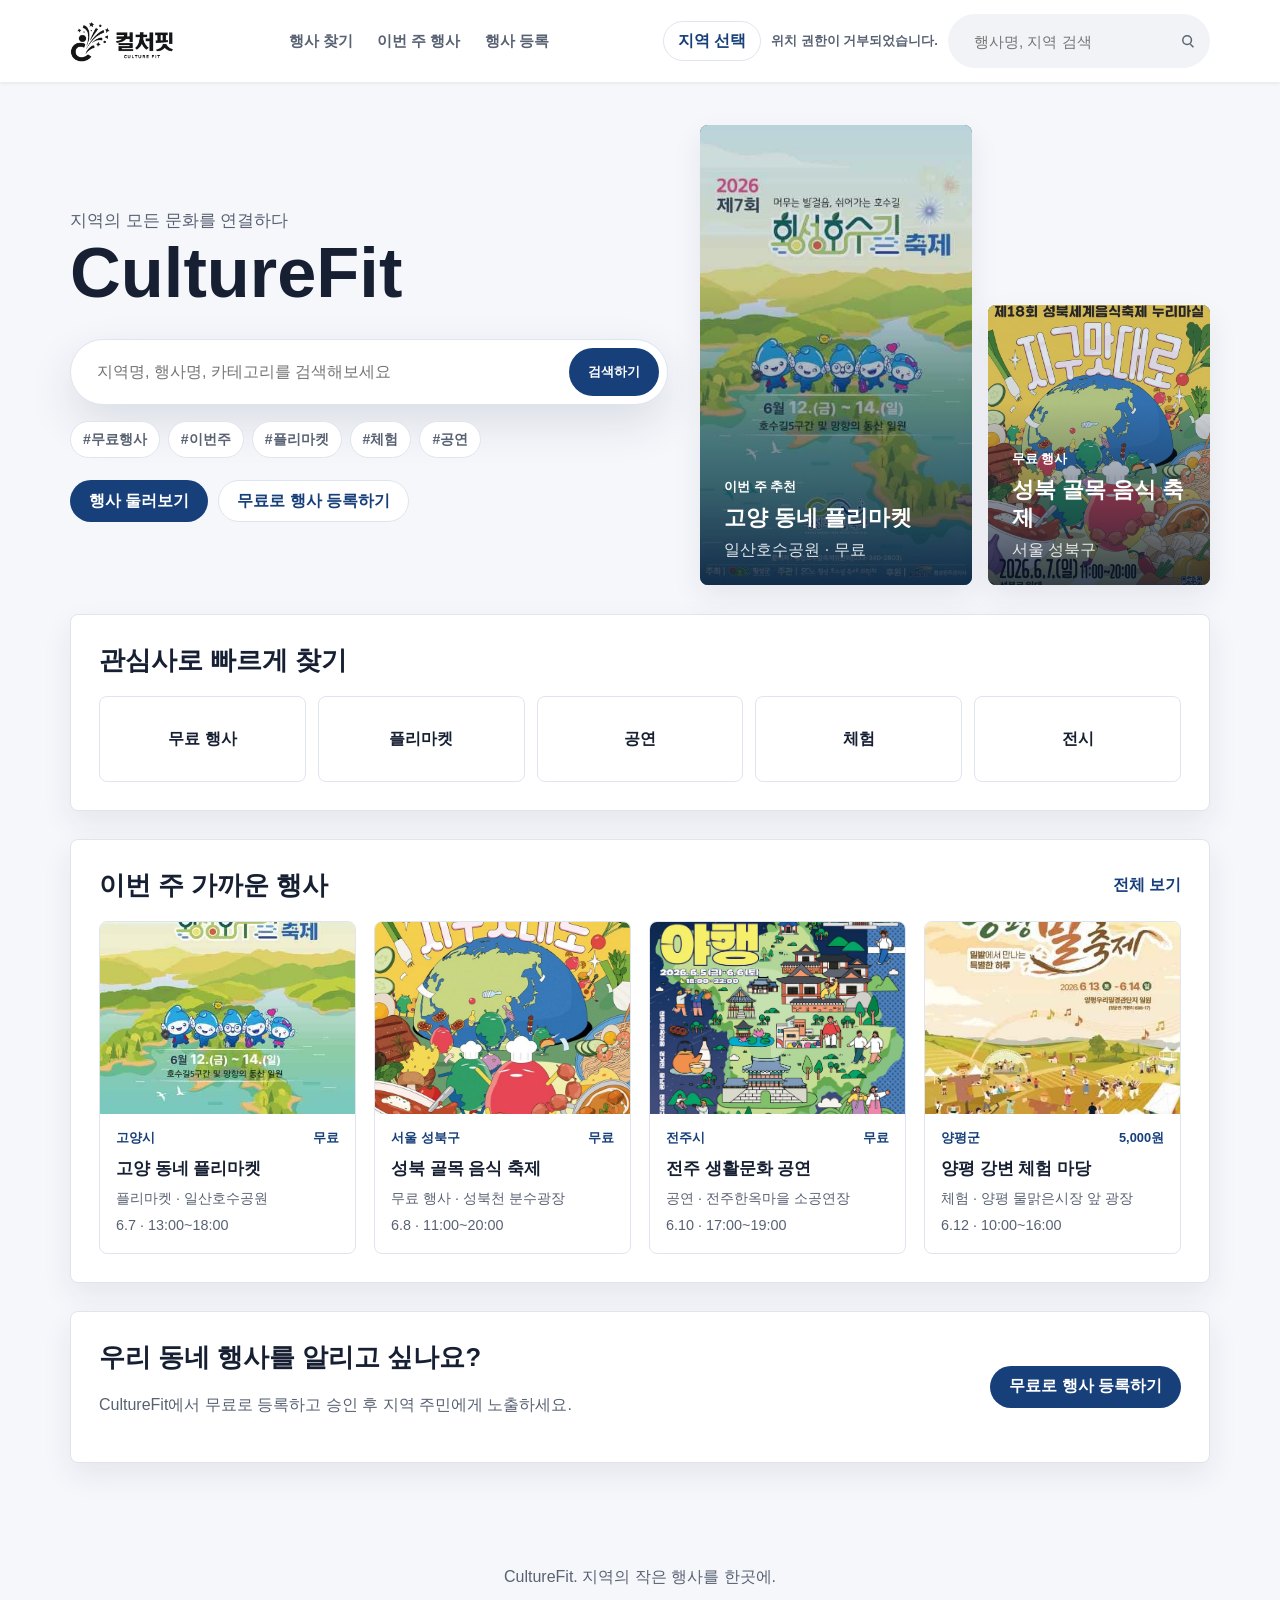
==== commit 04cbaa4f: "Refine CultureFit landing page design" ====
--- a/index.html
+++ b/index.html
@@ -11,12 +11,11 @@
         <div class="header-inner">
             <a href="index.html" class="brand" aria-label="CultureFit 홈">
                 <img src="resources/culturefit-logo.png" alt="CultureFit logo">
-               
             </a>
             <nav class="site-nav" aria-label="주요 사이트 메뉴">
                 <a href="events.html">행사 찾기</a>
+                <a href="#weekly-events">이번 주 행사</a>
                 <a href="register.html">행사 등록</a>
-                <a href="admin.html">관리자</a>
             </nav>
             <div class="header-actions">
                 <a class="region-button" href="events.html">지역 선택</a>
@@ -36,34 +35,47 @@
     <main>
         <section class="hero-section">
             <div class="hero-copy">
-                <p class="eyebrow">지역의 모든 문화를 연결하다</p>
+                <p>지역의 모든 문화를 연결하다</p>
                 <h1>CultureFit</h1>
-             
+                <form class="hero-search" action="events.html" method="get">
+                    <input type="search" name="q" placeholder="지역명, 행사명, 카테고리를 검색해보세요" aria-label="지역 행사 검색">
+                    <button class="primary-button" type="submit">검색하기</button>
+                </form>
+                <div class="quick-tags" aria-label="빠른 검색">
+                    <a href="events.html?price=무료">#무료행사</a>
+                    <a href="events.html">#이번주</a>
+                    <a href="events.html?category=플리마켓">#플리마켓</a>
+                    <a href="events.html?category=체험">#체험</a>
+                    <a href="events.html?category=공연">#공연</a>
+                </div>
                 <div class="hero-actions">
                     <a class="primary-button" href="events.html">행사 둘러보기</a>
                     <a class="secondary-button" href="register.html">무료로 행사 등록하기</a>
                 </div>
             </div>
-            <div class="hero-panel" aria-label="CultureFit 핵심 정보">
-                <div>
-                    <strong>8+</strong>
-                    <span>더미 행사 데이터</span>
-                </div>
-                <div>
-                    <strong>5</strong>
-                    <span>행사 카테고리</span>
-                </div>
-                <div>
-                    <strong>pending</strong>
-                    <span>등록 승인 흐름</span>
-                </div>
+            <div class="hero-feature" aria-label="추천 행사 미리보기">
+                <article class="hero-event-card hero-event-card-large">
+                    <img src="resources/lake-festival.png" alt="일산호수공원 행사">
+                    <div>
+                        <span>이번 주 추천</span>
+                        <strong>고양 동네 플리마켓</strong>
+                        <p>일산호수공원 · 무료</p>
+                    </div>
+                </article>
+                <article class="hero-event-card">
+                    <img src="resources/seongbuk-food-festival.png" alt="성북 골목 음식 축제">
+                    <div>
+                        <span>무료 행사</span>
+                        <strong>성북 골목 음식 축제</strong>
+                        <p>서울 성북구</p>
+                    </div>
+                </article>
             </div>
         </section>
 
         <section class="section-block">
             <div class="section-heading">
-                <p class="eyebrow">Categories</p>
-                <h2>카테고리별 행사 찾기</h2>
+                <h2>관심사로 빠르게 찾기</h2>
             </div>
             <div class="category-grid">
                 <a href="events.html?price=무료" class="category-card">무료 행사</a>
@@ -77,8 +89,7 @@
         <section class="section-block">
             <div class="section-heading row-heading">
                 <div>
-                    <p class="eyebrow">This Week</p>
-                    <h2>이번 주 행사</h2>
+                    <h2>이번 주 가까운 행사</h2>
                 </div>
                 <a class="text-link" href="events.html">전체 보기</a>
             </div>
@@ -87,9 +98,8 @@
 
         <section class="host-cta">
             <div>
-                <p class="eyebrow">For hosts</p>
-                <h2>작은 행사도 정확하게 알려질 수 있도록</h2>
-                <p>행사 정보를 등록하면 관리자 승인 후 사용자 화면에 노출됩니다.</p>
+                <h2>우리 동네 행사를 알리고 싶나요?</h2>
+                <p>CultureFit에서 무료로 등록하고 승인 후 지역 주민에게 노출하세요.</p>
             </div>
             <a class="primary-button" href="register.html">무료로 행사 등록하기</a>
         </section>
--- a/css/style.css
+++ b/css/style.css
@@ -6,6 +6,8 @@
     --color-primary: #173f7a;
     --color-primary-hover: #0f2f5f;
     --color-primary-soft: #e7edf6;
+    --color-accent: #2f8f83;
+    --color-accent-soft: #e5f4f1;
     --color-page: #f6f7fb;
     --color-surface: #ffffff;
     --color-border: #dfe5ee;
@@ -190,9 +192,9 @@
 
 .hero-section {
     display: grid;
-    grid-template-columns: minmax(0, 1.4fr) minmax(280px, 0.6fr);
-    gap: 28px;
-    align-items: stretch;
+    grid-template-columns: minmax(0, 1.08fr) minmax(320px, 0.92fr);
+    gap: 32px;
+    align-items: center;
 }
 
 .hero-copy,
@@ -210,7 +212,10 @@
 }
 
 .hero-copy {
-    padding: 54px;
+    padding: 64px 0;
+    background: transparent;
+    border: none;
+    box-shadow: none;
 }
 
 .eyebrow {
@@ -232,16 +237,69 @@
 .hero-copy h1,
 .page-title h1 {
     margin: 0;
-    font-size: clamp(2rem, 5vw, 3.4rem);
-    line-height: 1.14;
-}
-
-.hero-copy p:not(.eyebrow),
+    font-size: clamp(2.4rem, 6vw, 4.4rem);
+    line-height: 1.08;
+}
+
+.hero-copy p,
 .page-title p,
 .host-cta p,
 .detail-description {
     color: var(--color-text-muted);
     line-height: 1.7;
+}
+
+.hero-copy > p {
+    max-width: 620px;
+    margin: 18px 0 0;
+    font-size: 1.08rem;
+}
+
+.hero-search {
+    max-width: 720px;
+    margin-top: 28px;
+    padding: 8px;
+    display: grid;
+    grid-template-columns: minmax(0, 1fr) auto;
+    gap: 8px;
+    border: 1px solid var(--color-border);
+    border-radius: 999px;
+    background: var(--color-surface);
+    box-shadow: 0 18px 46px rgba(20, 38, 66, 0.12);
+}
+
+.hero-search input {
+    min-height: 48px;
+    border: none;
+    outline: none;
+    padding: 0 18px;
+    background: transparent;
+    font-size: 1rem;
+}
+
+.quick-tags {
+    margin-top: 16px;
+    display: flex;
+    flex-wrap: wrap;
+    gap: 8px;
+}
+
+.quick-tags a {
+    padding: 8px 12px;
+    border: 1px solid var(--color-border);
+    border-radius: 999px;
+    background: var(--color-surface);
+    color: var(--color-text-muted);
+    text-decoration: none;
+    font-size: 0.88rem;
+    font-weight: 800;
+}
+
+.quick-tags a:hover,
+.quick-tags a:focus-visible {
+    border-color: var(--color-accent);
+    color: var(--color-accent);
+    outline: none;
 }
 
 .hero-actions,
@@ -253,6 +311,10 @@
     align-items: center;
 }
 
+.hero-actions {
+    margin-top: 22px;
+}
+
 .primary-button,
 .secondary-button {
     display: inline-flex;
@@ -291,32 +353,71 @@
     outline: none;
 }
 
-.hero-panel {
-    padding: 28px;
-    display: grid;
-    gap: 14px;
-}
-
-.hero-panel div {
-    padding: 20px;
-    border-radius: 8px;
-    background: var(--color-primary-soft);
-}
-
-.hero-panel strong,
-.hero-panel span {
+.hero-feature {
+    display: grid;
+    grid-template-columns: 1fr 0.82fr;
+    gap: 16px;
+    align-items: end;
+}
+
+.hero-event-card {
+    overflow: hidden;
+    min-height: 280px;
+    display: grid;
+    align-content: end;
+    position: relative;
+    border-radius: 8px;
+    background: var(--color-primary);
+    box-shadow: var(--shadow-card);
+}
+
+.hero-event-card-large {
+    min-height: 460px;
+}
+
+.hero-event-card img {
+    position: absolute;
+    inset: 0;
+    width: 100%;
+    height: 100%;
+    object-fit: cover;
+    opacity: 0.86;
+}
+
+.hero-event-card::after {
+    content: "";
+    position: absolute;
+    inset: 0;
+    background: linear-gradient(180deg, transparent 35%, rgba(10, 23, 43, 0.78) 100%);
+}
+
+.hero-event-card div {
+    position: relative;
+    z-index: 1;
+    padding: 24px;
+    color: var(--color-white);
+}
+
+.hero-event-card span,
+.hero-event-card strong,
+.hero-event-card p {
     display: block;
 }
 
-.hero-panel strong {
-    color: var(--color-primary);
-    font-size: 1.6rem;
-}
-
-.hero-panel span {
-    margin-top: 4px;
-    color: var(--color-text-muted);
-    font-weight: 700;
+.hero-event-card span {
+    margin-bottom: 8px;
+    font-size: 0.8rem;
+    font-weight: 800;
+}
+
+.hero-event-card strong {
+    font-size: 1.35rem;
+    line-height: 1.3;
+}
+
+.hero-event-card p {
+    margin: 8px 0 0;
+    color: rgba(255, 255, 255, 0.86);
 }
 
 .section-block,
@@ -362,7 +463,7 @@
     padding: 18px;
     border: 1px solid var(--color-border);
     border-radius: 8px;
-    background: var(--color-page);
+    background: var(--color-surface);
     color: var(--color-text);
     text-decoration: none;
     font-weight: 800;
@@ -386,6 +487,13 @@
     border: 1px solid var(--color-border);
     border-radius: 8px;
     background: var(--color-surface);
+    transition: transform 0.2s ease, box-shadow 0.2s ease;
+}
+
+.event-card:hover,
+.event-card:focus-within {
+    transform: translateY(-4px);
+    box-shadow: var(--shadow-card);
 }
 
 .event-card a {
@@ -398,8 +506,13 @@
     width: 100%;
     aspect-ratio: 4 / 3;
     display: block;
+    object-fit: cover;
+    background: var(--color-primary-soft);
+}
+
+.detail-hero img,
+.admin-card img {
     object-fit: contain;
-    background: var(--color-primary-soft);
 }
 
 .event-card-body {
@@ -660,6 +773,18 @@
         grid-template-columns: 1fr;
     }
 
+    .hero-copy {
+        padding-bottom: 0;
+    }
+
+    .hero-feature {
+        grid-template-columns: repeat(2, minmax(0, 1fr));
+    }
+
+    .hero-event-card-large {
+        min-height: 360px;
+    }
+
     .category-grid,
     .event-grid {
         grid-template-columns: repeat(2, minmax(0, 1fr));
@@ -681,6 +806,24 @@
     .row-heading,
     .host-cta {
         flex-direction: column;
+    }
+
+    .hero-search {
+        grid-template-columns: 1fr;
+        border-radius: 8px;
+    }
+
+    .hero-search .primary-button {
+        border-radius: 8px;
+    }
+
+    .hero-feature {
+        grid-template-columns: 1fr;
+    }
+
+    .hero-event-card,
+    .hero-event-card-large {
+        min-height: 280px;
     }
 
     .search-wrap,
@@ -692,7 +835,6 @@
         width: 100%;
     }
 
-    .hero-copy,
     .section-block,
     .host-cta,
     .detail-content,
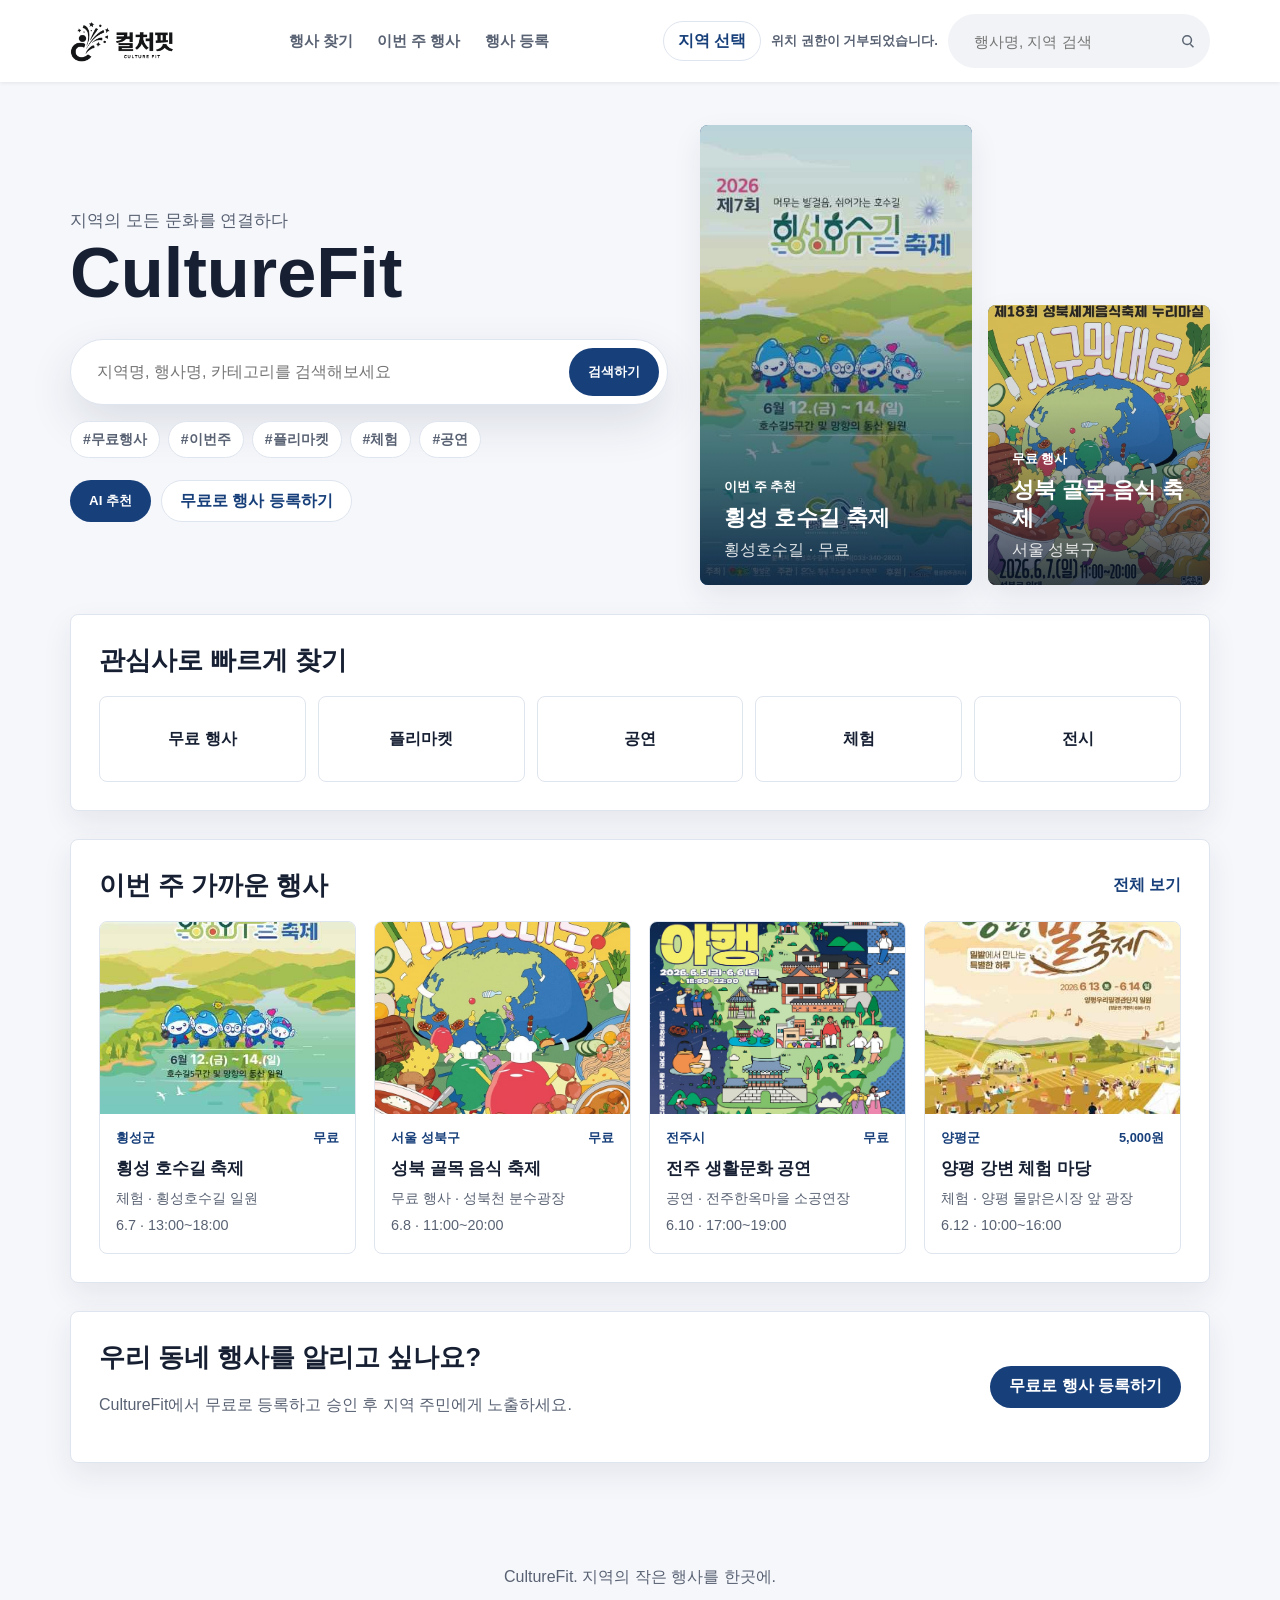
==== commit 6ac88bb1: "finish?" ====
--- a/index.html
+++ b/index.html
@@ -49,17 +49,17 @@
                     <a href="events.html?category=공연">#공연</a>
                 </div>
                 <div class="hero-actions">
-                    <a class="primary-button" href="events.html">행사 둘러보기</a>
+                    <button class="primary-button" id="ai-recommend-button" type="button">AI 추천</button>
                     <a class="secondary-button" href="register.html">무료로 행사 등록하기</a>
                 </div>
             </div>
             <div class="hero-feature" aria-label="추천 행사 미리보기">
                 <article class="hero-event-card hero-event-card-large">
-                    <img src="resources/lake-festival.png" alt="일산호수공원 행사">
+                    <img src="resources/lake-festival.png" alt="횡성 호수길 축제">
                     <div>
                         <span>이번 주 추천</span>
-                        <strong>고양 동네 플리마켓</strong>
-                        <p>일산호수공원 · 무료</p>
+                        <strong>횡성 호수길 축제</strong>
+                        <p>횡성호수길 · 무료</p>
                     </div>
                 </article>
                 <article class="hero-event-card">
@@ -71,6 +71,22 @@
                     </div>
                 </article>
             </div>
+        </section>
+
+        <section class="ai-recommend-section is-hidden" id="ai-recommend-section" aria-live="polite">
+            <div class="ai-recommend-top">
+                <article class="ai-picked-event" id="ai-picked-event"></article>
+                <aside class="ai-recommend-comment">
+                    <div class="ai-chat">
+                        <img class="ai-avatar" src="resources/culturefit-only-logo.png" alt="CultureFit AI">
+                        <div class="ai-bubble">
+                            <span>CultureFit AI</span>
+                            <p>현재 지역 행사 흐름과 무료 여부, 이동 편의성, 주변 상권 정보를 기준으로 방문하기 좋은 행사를 골랐습니다.</p>
+                        </div>
+                    </div>
+                </aside>
+            </div>
+            <div class="ai-recommend-grid" id="ai-recommend-grid"></div>
         </section>
 
         <section class="section-block">
--- a/css/style.css
+++ b/css/style.css
@@ -420,6 +420,112 @@
     color: rgba(255, 255, 255, 0.86);
 }
 
+.is-hidden {
+    display: none !important;
+}
+
+.ai-recommend-section {
+    margin-top: 28px;
+    display: grid;
+    gap: 18px;
+}
+
+.ai-recommend-top {
+    display: grid;
+    grid-template-columns: minmax(0, 1fr) minmax(300px, 0.82fr);
+    gap: 18px;
+}
+
+.ai-picked-event,
+.ai-recommend-comment {
+    overflow: hidden;
+    border: 1px solid var(--color-border);
+    border-radius: 8px;
+    background: var(--color-surface);
+    box-shadow: var(--shadow-card);
+}
+
+.ai-picked-event a {
+    min-height: 340px;
+    position: relative;
+    display: grid;
+    align-content: end;
+    color: var(--color-white);
+    text-decoration: none;
+}
+
+.ai-picked-event img {
+    position: absolute;
+    inset: 0;
+    width: 100%;
+    height: 100%;
+    object-fit: cover;
+}
+
+.ai-picked-event a::after {
+    content: "";
+    position: absolute;
+    inset: 0;
+    background: linear-gradient(180deg, transparent 32%, rgba(10, 23, 43, 0.82) 100%);
+}
+
+.ai-picked-body {
+    position: relative;
+    z-index: 1;
+    padding: 28px;
+}
+
+.ai-picked-body span {
+    display: inline-flex;
+    margin-bottom: 10px;
+    padding: 7px 11px;
+    border-radius: 999px;
+    background: rgba(255, 255, 255, 0.16);
+    font-size: 0.82rem;
+    font-weight: 900;
+}
+
+.ai-picked-body h2 {
+    margin: 0;
+    font-size: clamp(1.8rem, 4vw, 2.7rem);
+    line-height: 1.15;
+}
+
+.ai-picked-body p {
+    margin: 8px 0 0;
+    color: rgba(255, 255, 255, 0.88);
+}
+
+.ai-recommend-comment {
+    padding: 24px;
+    display: flex;
+    align-items: center;
+}
+
+.ai-recommend-grid {
+    display: grid;
+    grid-template-columns: repeat(4, minmax(0, 1fr));
+    gap: 18px;
+}
+
+.event-card {
+    position: relative;
+}
+
+.ad-badge {
+    position: absolute;
+    top: 10px;
+    left: 10px;
+    z-index: 1;
+    padding: 5px 8px;
+    border-radius: 999px;
+    background: var(--color-primary);
+    color: var(--color-white);
+    font-size: 0.75rem;
+    font-weight: 900;
+    box-shadow: 0 6px 16px rgba(20, 38, 66, 0.18);
+}
+
 .section-block,
 .host-cta {
     margin-top: 28px;
@@ -607,9 +713,14 @@
 
 .detail-layout {
     display: grid;
-    grid-template-columns: minmax(0, 0.9fr) minmax(0, 1.1fr);
     gap: 24px;
-    align-items: start;
+}
+
+.detail-top {
+    display: grid;
+    grid-template-columns: minmax(0, 0.92fr) minmax(300px, 0.8fr);
+    gap: 20px;
+    align-items: stretch;
 }
 
 .detail-hero {
@@ -621,53 +732,176 @@
 
 .detail-hero img {
     width: 100%;
-    aspect-ratio: 4 / 3;
+    height: 100%;
+    min-height: 300px;
+    max-height: 340px;
     display: block;
     object-fit: contain;
 }
 
-.detail-content {
-    padding: 28px;
-}
-
-.detail-content h1 {
+.ai-summary-card,
+.detail-tabs {
+    background: var(--color-surface);
+    border: 1px solid var(--color-border);
+    border-radius: 8px;
+    box-shadow: var(--shadow-card);
+}
+
+.ai-summary-card {
+    padding: 22px;
+    display: flex;
+    flex-direction: column;
+}
+
+.ai-summary-card h1 {
     margin: 0;
-    font-size: 2.1rem;
-}
-
-.info-grid {
+    font-size: clamp(1.45rem, 3vw, 2rem);
+    line-height: 1.18;
+}
+
+.ai-chat {
+    margin-top: 16px;
+    display: grid;
+    grid-template-columns: 46px minmax(0, 1fr);
+    gap: 12px;
+    align-items: start;
+}
+
+.ai-avatar {
+    width: 46px;
+    height: 46px;
+    display: block;
+    object-fit: contain;
+    border-radius: 50%;
+    background: var(--color-surface);
+    border: 1px solid var(--color-border);
+    padding: 7px;
+    box-shadow: 0 8px 20px rgba(20, 38, 66, 0.08);
+}
+
+.ai-bubble {
+    position: relative;
+    padding: 15px;
+    border: 1px solid var(--color-border);
+    border-radius: 8px;
+    background: var(--color-primary-soft);
+}
+
+.ai-bubble::before {
+    content: "";
+    position: absolute;
+    top: 18px;
+    left: -9px;
+    width: 14px;
+    height: 14px;
+    background: var(--color-primary-soft);
+    border-left: 1px solid var(--color-border);
+    border-bottom: 1px solid var(--color-border);
+    transform: rotate(45deg);
+}
+
+.ai-bubble span {
+    display: inline-flex;
+    margin-bottom: 9px;
+    color: var(--color-primary);
+    font-size: 0.82rem;
+    font-weight: 900;
+}
+
+.ai-bubble p {
+    margin: 0;
+    color: var(--color-text-muted);
+    font-size: 0.94rem;
+    line-height: 1.65;
+}
+
+.summary-pills {
+    margin-top: 16px;
+    display: flex;
+    gap: 8px;
+    flex-wrap: wrap;
+}
+
+.summary-pills strong {
+    padding: 8px 12px;
+    border: 1px solid var(--color-border);
+    border-radius: 999px;
+    background: var(--color-page);
+    color: var(--color-primary);
+    font-size: 0.86rem;
+}
+
+.ai-summary-card .detail-actions {
+    margin-top: auto;
+    padding-top: 18px;
+}
+
+.detail-tabs {
+    overflow: hidden;
+}
+
+.detail-tab-list {
+    display: grid;
+    grid-template-columns: repeat(4, minmax(0, 1fr));
+}
+
+.detail-tab {
+    min-height: 68px;
+    border: 1px solid #4b73ff;
+    border-left: none;
+    border-top: none;
+    background: #eef3ff;
+    color: #315cf0;
+    font: inherit;
+    font-size: 1.03rem;
+    font-weight: 800;
+    cursor: pointer;
+}
+
+.detail-tab:first-child {
+    border-left: 1px solid #4b73ff;
+}
+
+.detail-tab.is-active {
+    background: var(--color-surface);
+    color: var(--color-primary);
+}
+
+.detail-tab:hover,
+.detail-tab:focus-visible {
+    background: var(--color-surface);
+    outline: none;
+}
+
+.detail-tab-panel {
+    padding: 30px;
+}
+
+.detail-info-list {
+    display: grid;
+    gap: 18px;
+}
+
+.detail-row {
+    display: grid;
+    grid-template-columns: 140px minmax(0, 1fr);
+    gap: 18px;
+    align-items: start;
+}
+
+.detail-row strong {
+    color: var(--color-text);
+    font-size: 1rem;
+}
+
+.detail-row p {
+    margin: 0;
+    color: var(--color-text-muted);
+    line-height: 1.6;
+}
+
+.map-placeholder {
     margin-top: 24px;
-    display: grid;
-    grid-template-columns: repeat(2, minmax(0, 1fr));
-    gap: 12px;
-}
-
-.info-item {
-    padding: 16px;
-    border: 1px solid var(--color-border);
-    border-radius: 8px;
-    background: var(--color-page);
-}
-
-.info-item strong {
-    display: block;
-    margin-bottom: 6px;
-    color: var(--color-primary);
-    font-weight: 800;
-}
-
-.info-item p {
-    margin: 0;
-    color: var(--color-text-muted);
-    line-height: 1.6;
-}
-
-.map-placeholder {
-    margin-top: 18px;
-    padding: 24px;
-    border: 1px dashed var(--color-primary);
-    border-radius: 8px;
-    background: var(--color-primary-soft);
 }
 
 .map-heading {
@@ -689,11 +923,46 @@
 
 .map-container {
     width: 100%;
-    height: 320px;
+    height: 360px;
     overflow: hidden;
     border: 1px solid var(--color-border);
     border-radius: 8px;
     background: var(--color-surface);
+}
+
+.store-grid {
+    display: grid;
+    grid-template-columns: repeat(3, minmax(0, 1fr));
+    gap: 14px;
+}
+
+.store-card {
+    min-height: 94px;
+    display: flex;
+    align-items: center;
+    justify-content: center;
+    padding: 18px;
+    border: 1px solid var(--color-border);
+    border-radius: 8px;
+    background: var(--color-page);
+    color: var(--color-primary);
+    font-weight: 800;
+    text-align: center;
+}
+
+.notice-list {
+    display: grid;
+    gap: 12px;
+}
+
+.notice-list p {
+    margin: 0;
+    padding: 18px;
+    border: 1px solid var(--color-border);
+    border-radius: 8px;
+    background: var(--color-page);
+    color: var(--color-text-muted);
+    line-height: 1.65;
 }
 
 .map-info-window {
@@ -769,7 +1038,8 @@
     }
 
     .hero-section,
-    .detail-layout {
+    .ai-recommend-top,
+    .detail-top {
         grid-template-columns: 1fr;
     }
 
@@ -786,7 +1056,9 @@
     }
 
     .category-grid,
-    .event-grid {
+    .event-grid,
+    .ai-recommend-grid,
+    .detail-tab-list {
         grid-template-columns: repeat(2, minmax(0, 1fr));
     }
 
@@ -824,6 +1096,14 @@
     .hero-event-card,
     .hero-event-card-large {
         min-height: 280px;
+    }
+
+    .ai-chat {
+        grid-template-columns: 1fr;
+    }
+
+    .ai-bubble::before {
+        display: none;
     }
 
     .search-wrap,
@@ -837,17 +1117,29 @@
 
     .section-block,
     .host-cta,
-    .detail-content,
+    .ai-summary-card,
+    .detail-tab-panel,
     .event-form {
         padding: 22px;
     }
 
     .category-grid,
     .event-grid,
+    .ai-recommend-grid,
     .filter-panel,
     .event-form,
-    .info-grid {
+    .store-grid {
         grid-template-columns: 1fr;
+    }
+
+    .detail-row {
+        grid-template-columns: 1fr;
+        gap: 8px;
+    }
+
+    .detail-hero img {
+        min-height: 220px;
+        max-height: 280px;
     }
 
     .admin-card {
